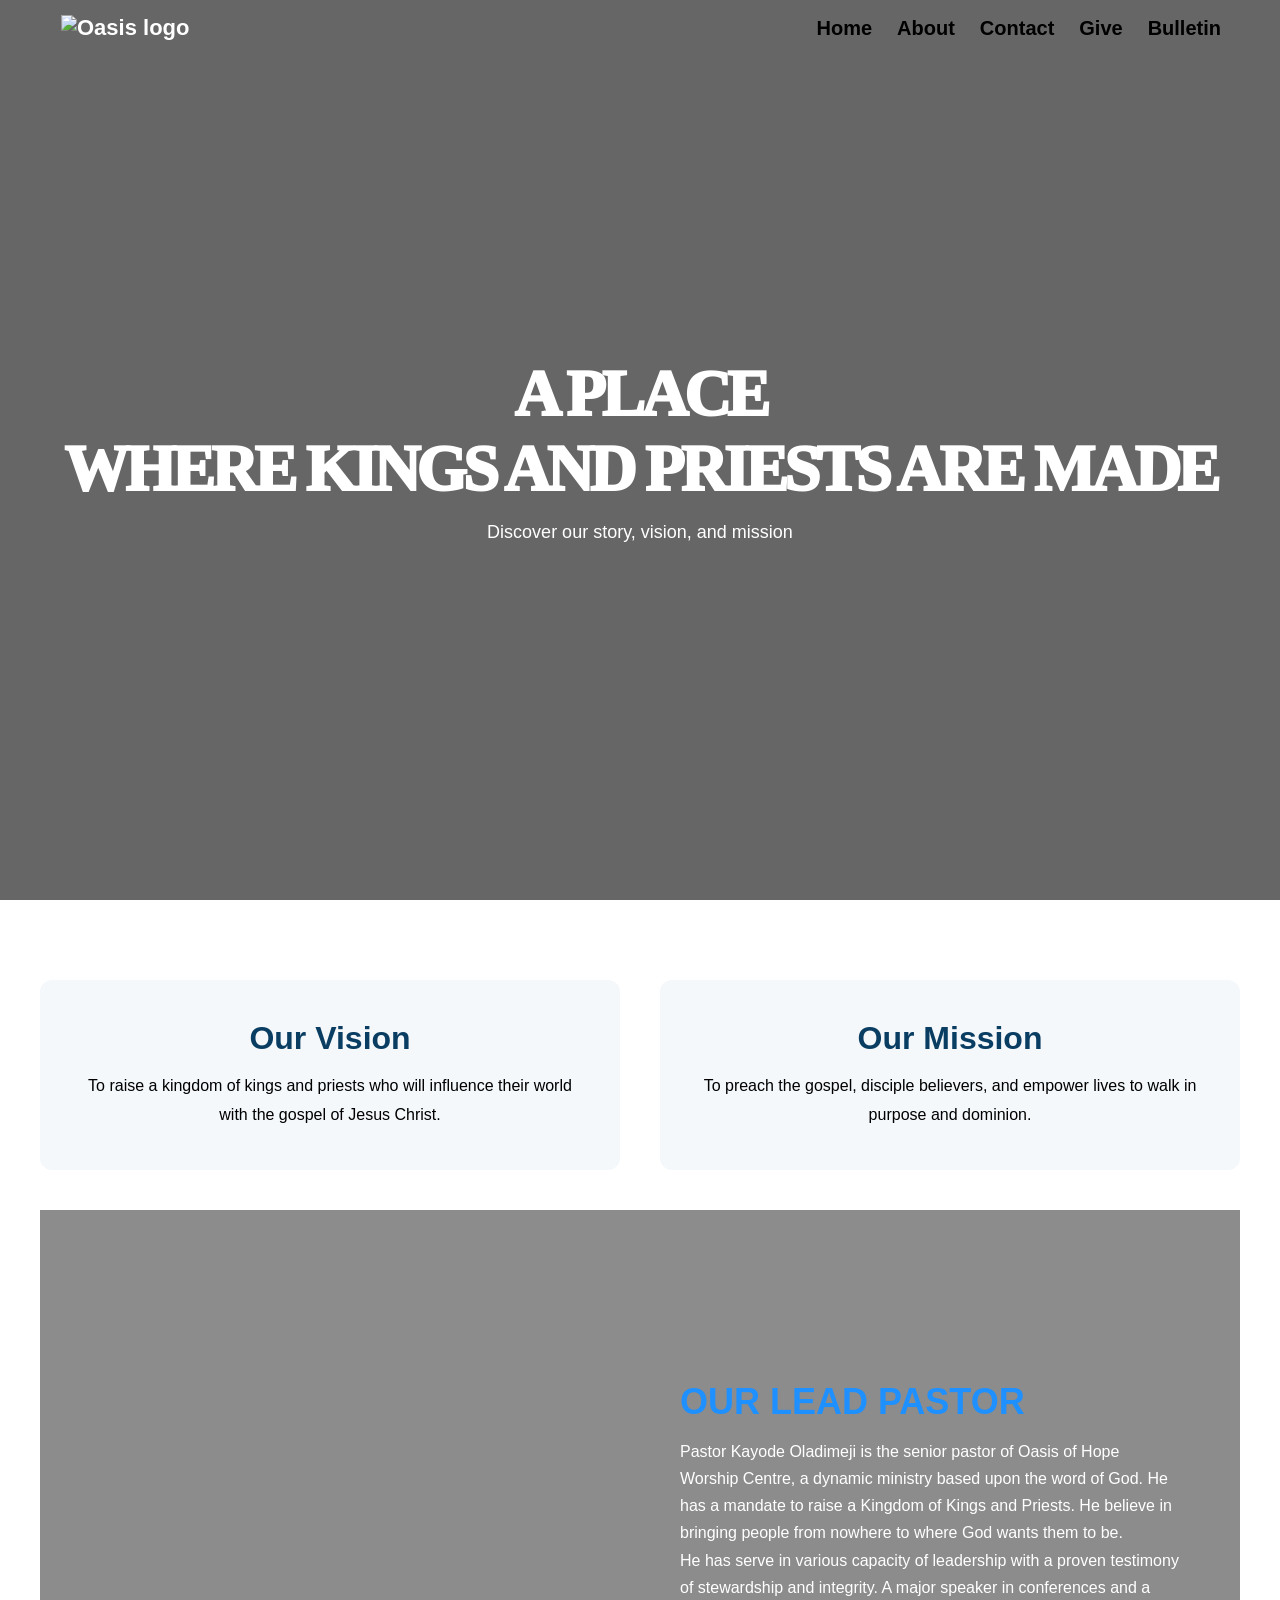
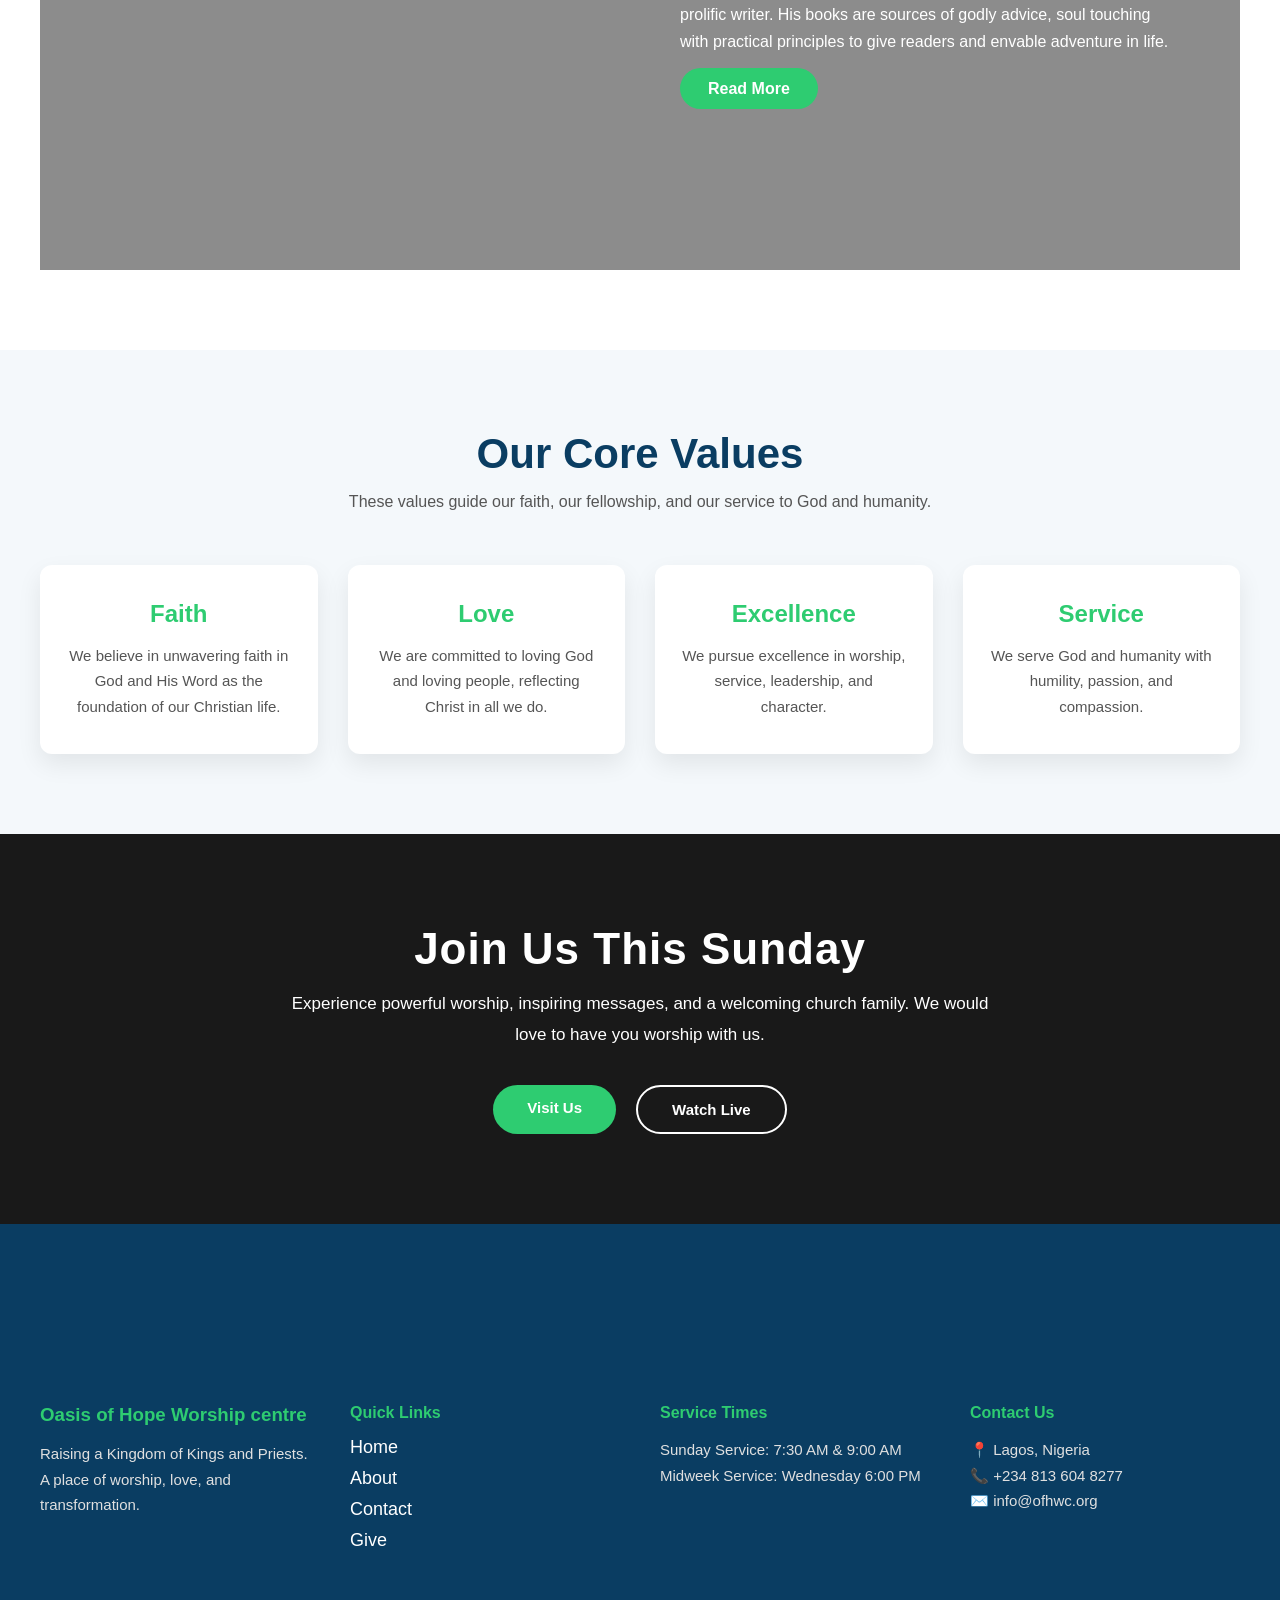
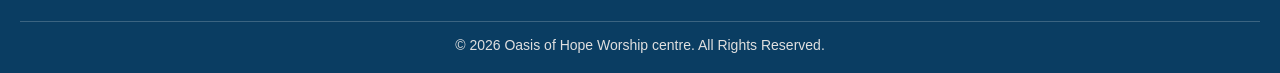
==== about.html @ 57771537 "Add files via upload" ====
<!DOCTYPE html>
<html lang="en">
<head>
  <meta charset="UTF-8">
  <title>About Us | Oasis</title>
  <link rel="icon" href="Oasisn.png" type="image/png">
  <link rel="stylesheet" href="style.css">
</head>
<body>

<header class="header">
    <nav class="navbar" id="navbar">
        <div class="logo">
            <img src="img/Oasisn.png" alt="Oasis logo">
        </div>
        
        <button class="menu-toggle" id="menuToggle">
            <span class="bar"></span>
            <span class="bar"></span>
            <span class="bar"></span>
        </button>
        
        <ul class="nav-links" id="navLinks">
            <li><a href="index.html">Home</a></li>
            <li><a href="about.html">About</a></li>
            <li><a href="contact.html">Contact</a></li>
            <li><a href="give.html">Give</a></li>
            <li><a href="bulletin.html">Bulletin</a></li>
        </ul>
    </nav>
</header>

  <!-- About Hero Section -->
  <section class="about-hero">
    <div class="about-hero-overlay">
      <h1>A PLACE <br>WHERE KINGS AND PRIESTS ARE MADE</h1>
      <p>Discover our story, vision, and mission</p>
    </div>
  </section>

<section class="vision-mission">
  <div class="container">

    <div class="vm-box">
      <h2>Our Vision</h2>
      <p>
        To raise a kingdom of kings and priests who will influence
        their world with the gospel of Jesus Christ.
      </p>
    </div>

    <div class="vm-box">
      <h2>Our Mission</h2>
      <p>
        To preach the gospel, disciple believers, and empower
        lives to walk in purpose and dominion.
      </p>
    </div>

<section class="senior-pastor-bg">
  <div class="pastor-overlay">
    <div class="pastor-content">
      <h2>OUR LEAD PASTOR</h2>
      <p>
        Pastor Kayode Oladimeji is the senior pastor of Oasis of Hope Worship Centre, a dynamic ministry based upon the word of God. He has a mandate to raise a Kingdom of Kings and Priests. He believe in bringing people from nowhere to where God wants them to be.<br>
        He has serve in various capacity of leadership with a proven testimony of stewardship and integrity. A major speaker in conferences and a prolific writer. His books are sources of godly advice, soul touching with practical principles to give readers and envable adventure in life.
       </p>
      <a href="https://kayodejoshuaoladimeji.com" class="btn-read-more">Read More</a> <!--I want to put pastor's personal website here-->
    </div>
  </div>
</section>

  </div>
</section>
<section class="core-values">
  <div class="container">

    <h2>Our Core Values</h2>
    <p class="core-intro">
      These values guide our faith, our fellowship, and our service to God and humanity.
    </p>

    <div class="values-grid">

      <div class="value-card">
        <h3>Faith</h3>
        <p>
          We believe in unwavering faith in God and His Word as the foundation
          of our Christian life.
        </p>
      </div>

      <div class="value-card">
        <h3>Love</h3>
        <p>
          We are committed to loving God and loving people, reflecting Christ
          in all we do.
        </p>
      </div>

      <div class="value-card">
        <h3>Excellence</h3>
        <p>
          We pursue excellence in worship, service, leadership, and character.
        </p>
      </div>

      <div class="value-card">
        <h3>Service</h3>
        <p>
          We serve God and humanity with humility, passion, and compassion.
        </p>
      </div>

    </div>

  </div>
</section>

<section class="about-cta">
  <div class="cta-content">
    <h2>Join Us This Sunday</h2>
    <p>
      Experience powerful worship, inspiring messages, and a welcoming
      church family. We would love to have you worship with us.
    </p>

    <div class="cta-buttons">
      <a href="contact.html" class="cta-btn primary">Visit Us</a>
      <a href="index.html#live" class="cta-btn secondary">Watch Live</a>
    </div>
  </div>
</section>

<footer class="footer">
  <div class="footer-container">

    <!-- Church Info -->
    <div class="footer-box">
      <h3>Oasis of Hope Worship centre</h3>
      <p>
        Raising a Kingdom of Kings and Priests.<br>
        A place of worship, love, and transformation.
      </p>
    </div>

    <!-- Quick Links -->
    <div class="footer-box">
      <h4>Quick Links</h4>
      <ul>
        <li><a href="index.html">Home</a></li>
        <li><a href="about.html">About</a></li>
        <li><a href="contact.html">Contact</a></li>
        <li><a href="give.html">Give</a></li>
      </ul>
    </div>

    <!-- Service Times -->
    <div class="footer-box">
      <h4>Service Times</h4>
      <p>Sunday Service: 7:30 AM & 9:00 AM</p>
      <p>Midweek Service: Wednesday 6:00 PM</p>
    </div>

    <!-- Contact Info -->
    <div class="footer-box">
      <h4>Contact Us</h4>
      <p>📍 Lagos, Nigeria</p>
      <p>📞 +234 813 604 8277</p>
      <p>✉️ info@ofhwc.org</p>
    </div>

  </div>

  <!-- Bottom Footer -->
  <div class="footer-bottom">
    <p>&copy; 2026 Oasis of Hope Worship centre. All Rights Reserved.</p>
  </div>
</footer>
<script src="script.js"></script>
</body>
</html>
---- style.css ----
* {
  margin: 0;
  padding: 0;
  box-sizing: border-box;
}

/* Responsive Base */
html {
  font-size: 16px;
  scroll-behavior: smooth;
}

body {
  margin: 0;
  padding: 0;
  font-family: 'Inter', sans-serif;
  background: white;
  overflow-x: hidden;
}

/* Responsive Images */
img {
  max-width: 100%;
  height: auto;
}

/* Navbar */
.header {
  position: fixed;
  top: 0;
  left: 0;
  width: 100%;
  padding: 0px 1px;
  display: flex;
  justify-content: space-between;
  align-items: center;
  z-index: 1000;
  box-shadow: 0 2px 10px rgba(39, 6, 223, 0.2);
}

.logo {
  display: flex;
  align-items: center;
  gap: 10px;
  font-family: 'Poppins', sans-serif;
  font-weight: 600;
  font-size: 22px;
  color: white;
}

.logo img {
  width: 160px;
  height: auto;
}

/* Base navbar */
.navbar {
  display: flex;
  justify-content: space-between;
  align-items: center;
  padding: 15px 40px;
  background-color: transparent;
  position: fixed;
  width: 100%;
  top: 0;
  z-index: 1000;
  transition: background-color 0.3s ease, padding 0.3s ease;
}

/* Mobile Menu Toggle */
.menu-toggle {
  display: none;
  background: none;
  border: none;
  cursor: pointer;
  padding: 10px;
  z-index: 1001;
}

.menu-toggle .bar {
  display: block;
  width: 25px;
  height: 3px;
  margin: 5px auto;
  background-color: white;
  transition: all 0.3s ease;
}

/* Nav Links */
.nav-links {
  list-style: none;
  display: flex;
  margin: 0;
  padding: 0;
}

.nav-links li {
  margin-left: 25px;
}

.nav-links li a {
  color: black;
  text-decoration: none;
  font-size: 20px;
  padding: 20px 0;
  font-weight: 600;
  transition: color 0.3s ease;
}

.nav-links li a:hover {
  color: whitesmoke;
}

/* Scrolled Navbar */
.navbar.scrolled {
  background-color: forestgreen;
  padding: 6px 20px;
  box-shadow: 0 2px 10px rgba(0,0,0,0.1);
}

.navbar.scrolled a {
  color: whitesmoke;
}

.navbar.scrolled a:hover {
  color: black;
}

/* Hero Section */
.hero {
  min-height: 100vh;
  width: 100%;
  background:
    linear-gradient(
      rgba(13, 94, 151, 0.562),
      rgba(17, 84, 133, 0.75)
    ),
    url('img/home.jpg') no-repeat center top;
  background-size: cover;
  display: flex;
  justify-content: center;
  align-items: center;
  padding: 20px;
  position: relative;
  color: white;
}

.hero-content {
  display: flex;
  flex-direction: column;
  align-items: center;
  text-align: center;
}

.animated-heading {
  display: block;
  margin-bottom: 0;
  font-family: 'ranade';
  margin: 15px 0 10px 0;
  font-size: 50px;
  color: white;
  text-align: center;
  font-weight: 400;
  opacity: 0;
  transform: translateY(30px);
  animation: fadeSlideIn 1.5s forwards;
  animation-delay: 0.5s;
}

.bold-word {
  font-weight: 700;
  color: #2ecc71;
}

@keyframes fadeSlideIn {
  to {
    opacity: 1;
    transform: translateY(0);
  }
}

.cta-buttons {
  margin-top: 30px;
  display: flex;
  justify-content: center;
  gap: 20px;
  flex-wrap: wrap;
}

.btn-primary {
  background: #2ecc71;
  color: white;
  padding: 12px 30px;
  border-radius: 30px;
  font-weight: 600;
  text-decoration: none;
  transition: background 0.3s, transform 0.2s;
}

.btn-primary:hover {
  background: #27ae60;
  transform: translateY(-2px);
}

.btn-secondary {
  background: transparent;
  color: white;
  padding: 12px 30px;
  border-radius: 30px;
  border: 2px solid white;
  font-weight: 600;
  text-decoration: none;
  transition: background 0.3s, color 0.3s, transform 0.2s;
}

.btn-secondary:hover {
  background: white;
  color: #0a3d62;
  transform: translateY(-2px);
}

/* Welcome Section */
.welcome {
  padding: 80px 20px;
  background:#e6f0fa;
  display: flex;
  justify-content: center;
}

.welcome-container {
  max-width: 1100px;
  display: flex;
  align-items: center;
  gap: 50px;
}

.welcome-text {
  flex: 1;
}

.welcome-text h2 {
  font-size: 50px;
  font-family: 'Cinzel', serif;
  color: #0a3d62;
  margin-bottom: 20px;
}

.welcome-text h2 span {
  color: green;
  font-weight: 700;
}

.welcome-text p {
  font-size: 18px;
  line-height: 1.7;
  color: black;
  margin-bottom: 30px;
}

.welcome-image {
  flex: 1;
}

.welcome-image img {
  width: 120%;
  border-radius: 5px;
  box-shadow: 0 10px 30px rgba(0, 0, 0, 0.1);
}

.btn-outline {
  display: inline-block;
  padding: 12px 32px;
  border-radius: 30px;
  border: 2px solid #0a3d62;
  color: #0a3d62;
  font-weight: 600;
  text-decoration: none;
  font-size: 16px;
  transition: all 0.3s ease;
  background: transparent;
}

.btn-outline:hover {
  background: #0a3d62;
  color: #ffffff;
  transform: translateY(-2px);
}

/* Ministries Section */
.ministries {
  padding: 80px 20px;
  background: #ffffff;
  text-align: center;
}

.ministries-container {
  max-width: 1200px;
  margin: 0 auto;
}

.ministries h2 {
  font-size: 40px;
  font-family: 'Montserrat', serif;
  color: darkgreen;
  margin-bottom: 50px;
}

.ministries-cards {
  display: flex;
  gap: 30px;
  justify-content: center;
  flex-wrap: wrap;
}

.ministry-card {
  background: dodgerblue;
  border-radius: 12px;
  width: 370px;
  padding: 20px;
  box-shadow: 0 10px 25px rgba(0,0,0,0.08);
  transition: transform 0.3s ease, box-shadow 0.3s ease;
}

.ministry-card img {
  width: 100%;
  border-radius: 12px;
  margin-bottom: 15px;
}

.ministry-card h3 {
  color: whitesmoke;
  font-size: 22px;
  margin-bottom: 10px;
}

.ministry-card p {
  color: black;
  font-size: 16px;
  line-height: 1.6;
}

.ministry-card:hover {
  transform: translateY(-5px);
  box-shadow: 0 15px 30px rgba(0,0,0,0.15);
}

/* Pastor Section */
.senior-pastor-bg {
  position: relative;
  width: 100%;
  height: 660px;
  background: url('img/Personal.jpg') top center / cover no-repeat;
  margin-bottom: 0px;
}

.pastor-overlay {
  position: absolute;
  inset: 0;
  background: rgba(0, 0, 0, 0.45);
  display: flex;
  align-items: center;
  justify-content: flex-end;
  padding: 0 60px;
}

.pastor-content {
  max-width: 500px;
  color: #fff;
}

.pastor-content h2 {
  font-size: 36px;
  font-weight: 700;
  margin-bottom: 15px;
  color: dodgerblue;
}

.pastor-content p {
  font-size: 16px;
  line-height: 1.7;
  margin-bottom: 25px;
}

.btn-read-more {
  padding: 12px 28px;
  background: #2ecc71;
  color: #fff;
  text-decoration: none;
  border-radius: 30px;
  font-weight: 600;
  transition: background 0.3s ease;
}

.btn-read-more:hover {
  background: #27ae60;
}

/* Service Section */
.service {
  padding: 80px 20px;
  background-color: #f4f8fb;
}

.service .container {
  max-width: 1200px;
  margin: 0 auto;
  text-align: center;
}

.service h2 {
  font-size: 48px;
  font-weight: 700;
  text-align: center;
}

.service-intro {
  font-size: 16px;
  color: #555;
  max-width: 600px;
  margin: 0 auto 50px;
}

.service-row {
  display: flex;
  justify-content: center;
  gap: 30px;
  flex-wrap: wrap;
}

.service-card {
  background: dodgerblue;
  border-radius: 12px;
  margin-top: 20px;
  padding: 20px;
  width: 260px;
  box-shadow: 0 10px 25px rgba(0,0,0,0.08);
  transition: transform 0.3s ease, box-shadow 0.3s ease;
}

.service-card img {
  width: 100%;
  height: 180px;
  object-fit: cover;
  border-radius: 10px;
  margin-bottom: 15px;
}

.service-card h3 {
  font-size: 22px;
  color: white;
  margin-bottom: 10px;
  font-weight: 700;
}

.service-card p {
  font-size: 15px;
  color: black;
  line-height: 1.6;
  margin-top: 10px;
}

.service-card:hover {
  transform: translateY(-6px);
  box-shadow: 0 15px 35px rgba(0,0,0,0.12);
}

/* Footer */
.footer {
  background-color: #0a3d62;
  color: #ffffff;
  padding: 180px 20px 20px;
}

.footer-container {
  max-width: 1200px;
  margin: 0 auto;
  display: flex;
  gap: 40px;
  justify-content: space-between;
  flex-wrap: wrap;
}

.footer-box {
  flex: 1;
  min-width: 220px;
}

.footer-box h3,
.footer-box h4 {
  color: #2ecc71;
  margin-bottom: 15px;
  font-weight: 800;
}

.footer-box p {
  font-size: 15px;
  line-height: 1.7;
  color: #e0e0e0;
}

.footer-box ul {
  list-style: none;
  padding: 0;
}

.footer-box ul li {
  margin-bottom: 10px;
}

.footer-box ul li a {
  color: #ffffff;
  text-decoration: none;
  font-size: 18px;
  transition: color 0.3s ease;
}

.footer-box ul li a:hover {
  color: #2ecc71;
}

.footer-bottom {
  border-top: 1px solid rgba(255,255,255,0.2);
  margin-top: 60px;
  padding-top: 15px;
  text-align: center;
  font-size: 14px;
  color: #e0e0e0;
}

/* About Page */
.about-hero {
  height: 100vh;
  background: url('img/about.jpg') center / cover no-repeat;
  position: relative;
}

.about-hero-overlay {
  background: rgba(0,0,0,0.6);
  height: 100%;
  display: flex;
  flex-direction: column;
  justify-content: center;
  align-items: center;
  text-align: center;
  color: #ffffff;
}

.about-hero-overlay h1 {
  font-family: 'Playfair Display' !important;
  font-size: 65px;
  font-weight: 1000;
  margin-bottom: 15px;
  letter-spacing: -4px;
}

.about-hero-overlay p {
  font-size: 18px;
}

.vision-mission {
  padding: 80px 20px;
  background-color: #ffffff;
}

.vision-mission .container {
  max-width: 1200px;
  margin: 0 auto;
  display: flex;
  gap: 40px;
  justify-content: center;
  flex-wrap: wrap;
}

.vm-box {
  flex: 1;
  min-width: 280px;
  background: #f4f8fb;
  padding: 40px;
  border-radius: 12px;
  text-align: center;
}

.vm-box h2 {
  font-size: 32px;
  font-weight: 700;
  color: #0a3d62;
  margin-bottom: 15px;
}

.vm-box p {
  font-size: 16px;
  line-height: 1.8;
}

.core-values {
  padding: 80px 20px;
  background-color: #f4f8fb;
}

.core-values .container {
  max-width: 1200px;
  margin: 0 auto;
  text-align: center;
}

.core-values h2 {
  font-size: 42px;
  font-weight: 700;
  color: #0a3d62;
  margin-bottom: 10px;
}

.core-intro {
  font-size: 16px;
  color: #555;
  max-width: 650px;
  margin: 0 auto 50px;
  line-height: 1.7;
}

.values-grid {
  display: grid;
  grid-template-columns: repeat(auto-fit, minmax(250px, 1fr));
  gap: 30px;
}

.value-card {
  background: #ffffff;
  padding: 35px 25px;
  border-radius: 12px;
  box-shadow: 0 10px 25px rgba(0,0,0,0.08);
  transition: transform 0.3s ease, box-shadow 0.3s ease;
}

.value-card h3 {
  font-size: 24px;
  font-weight: 700;
  color: #2ecc71;
  margin-bottom: 15px;
}

.value-card p {
  font-size: 15px;
  line-height: 1.7;
  color: #555;
}

.value-card:hover {
  transform: translateY(-6px);
  box-shadow: 0 15px 35px rgba(0,0,0,0.12);
}

.about-cta {
  padding: 90px 20px;
  background: linear-gradient(
    rgba(0, 0, 0, 0.9),
    rgba(0, 0, 0, 0.9)
  ),
  url('images/cta-bg.jpg') center / cover no-repeat;
  color: #ffffff;
  text-align: center;
}

.cta-content {
  max-width: 700px;
  margin: 0 auto;
}

.about-cta h2 {
  font-size: 44px;
  font-weight: 800;
  margin-bottom: 15px;
  letter-spacing: 1px;
}

.about-cta p {
  font-size: 17px;
  line-height: 1.8;
  margin-bottom: 35px;
}

.cta-buttons {
  display: flex;
  justify-content: center;
  gap: 20px;
  flex-wrap: wrap;
}

.cta-btn {
  padding: 14px 34px;
  border-radius: 30px;
  font-size: 15px;
  font-weight: 600;
  text-decoration: none;
  transition: all 0.3s ease;
}

.cta-btn.primary {
  background-color: #2ecc71;
  color: #ffffff;
}

.cta-btn.primary:hover {
  background-color: #27ae60;
}

.cta-btn.secondary {
  border: 2px solid #ffffff;
  color: #ffffff;
}

.cta-btn.secondary:hover {
  background-color: #ffffff;
  color: #0a3d62;
}

/* Contact Page */
.contact-hero {
  height: 95vh;
  background: url('img/contact.jpg') center / cover no-repeat;
  position: relative;
}

.contact-hero-overlay {
  background: rgba(0, 0, 0, 0.6);
  height: 100%;
  display: flex;
  flex-direction: column;
  justify-content: center;
  align-items: center;
  text-align: center;
  color: #ffffff;
}

.contact-hero-overlay h1 {
  font-size: 64px;
  font-weight: 800;
  letter-spacing: 2px;
}

.contact-hero-overlay p {
  font-size: 18px;
  margin-top: 10px;
}

.contact-section {
  padding: 80px 20px;
}

.contact-section .container {
  max-width: 1200px;
  margin: 0 auto;
  display: flex;
  gap: 50px;
  flex-wrap: wrap;
}

.contact-info {
  flex: 1;
  min-width: 280px;
}

.contact-info h2 {
  font-size: 36px;
  color: #0a3d62;
  margin-bottom: 20px;
}

.contact-info p {
  font-size: 16px;
  line-height: 1.8;
  margin-bottom: 15px;
}

.contact-note {
  margin-top: 20px;
  font-style: italic;
  color: #555;
}

.contact-form {
  flex: 1;
  min-width: 280px;
  background: #f4f8fb;
  padding: 40px;
  border-radius: 12px;
}

.contact-form h2 {
  font-size: 32px;
  margin-bottom: 20px;
  color: #0a3d62;
}

.contact-form input,
.contact-form textarea {
  width: 100%;
  padding: 14px;
  margin-bottom: 15px;
  border: 1px solid #ccc;
  border-radius: 6px;
  font-size: 14px;
  font-family: 'Poppins', sans-serif;
}

.contact-form button {
  background-color: #2ecc71;
  color: #ffffff;
  border: none;
  padding: 14px 30px;
  border-radius: 30px;
  font-size: 15px;
  font-weight: 600;
  cursor: pointer;
  transition: background-color 0.3s ease;
}

.contact-form button:hover {
  background-color: #27ae60;
}

.map-section {
  padding: 80px 20px;
  background-color: black;
}

.map-section .container {
  max-width: 1200px;
  margin: 0 auto;
  text-align: center;
}

.map-section h2 {
  font-size: 40px;
  font-weight: 700;
  color: #0a3d62;
  margin-bottom: 30px;
}

.map-container {
  width: 100%;
  height: 450px;
  border-radius: 12px;
  overflow: hidden;
  box-shadow: 0 10px 25px rgba(0,0,0,0.1);
}

.map-container iframe {
  width: 100%;
  height: 100%;
  border: 0;
}

/* ==================== RESPONSIVE MEDIA QUERIES ==================== */

/* Tablet Devices (768px and below) */
@media (max-width: 768px) {
  /* Mobile Menu */
  .menu-toggle {
    display: block;
  }
  
  .nav-links {
    position: fixed;
    top: 70px;
    left: -100%;
    width: 100%;
    height: calc(100vh - 70px);
    background: forestgreen;
    flex-direction: column;
    align-items: center;
    justify-content: flex-start;
    padding-top: 40px;
    transition: left 0.3s ease;
    z-index: 999;
  }
  
  .nav-links.active {
    left: 0;
  }
  
  .nav-links li {
    margin: 15px 0;
    width: 100%;
    text-align: center;
  }
  
  .nav-links li a {
    display: block;
    padding: 15px 0;
    font-size: 18px;
    color: white;
  }
  
  /* Menu Toggle Animation */
  .menu-toggle.active .bar:nth-child(1) {
    transform: rotate(45deg) translate(6px, 6px);
  }
  
  .menu-toggle.active .bar:nth-child(2) {
    opacity: 0;
  }
  
  .menu-toggle.active .bar:nth-child(3) {
    transform: rotate(-45deg) translate(7px, -6px);
  }
  
  /* General Adjustments */
  body {
    font-size: 15px;
  }
  
  .navbar {
    padding: 10px 20px;
  }
  
  /* Hero Section */
  .hero {
    min-height: 80vh;
    padding: 60px 20px;
  }
  
  .animated-heading {
    font-size: 32px;
    line-height: 1.3;
  }
  
  .cta-buttons {
    flex-direction: column;
    gap: 15px;
    width: 100%;
    max-width: 300px;
  }
  
  .btn-primary, .btn-secondary {
    width: 100%;
    text-align: center;
  }
  
  /* Welcome Section */
  .welcome-container {
    flex-direction: column;
    gap: 30px;
    text-align: center;
  }
  
  .welcome-text h2 {
    font-size: 32px;
  }
  
  .welcome-image img {
    width: 100%;
  }
  
  /* Ministries Section */
  .ministries h2 {
    font-size: 32px;
  }
  
  .ministry-card {
    width: 100%;
    max-width: 400px;
  }
  
  /* Pastor Section */
  .senior-pastor-bg {
    height: auto;
    min-height: 500px;
  }
  
  .pastor-overlay {
    padding: 20px;
    justify-content: center;
  }
  
  .pastor-content {
    max-width: 100%;
    text-align: center;
  }
  
  .pastor-content h2 {
    font-size: 28px;
  }
  
  /* Services Section */
  .service h2 {
    font-size: 32px;
  }
  
  .service-card {
    width: 100%;
    max-width: 300px;
  }
  
  /* Footer */
  .footer {
    padding: 60px 20px 20px;
  }
  
  .footer-container {
    flex-direction: column;
    text-align: center;
    gap: 30px;
  }
  
  /* About Page */
  .about-hero-overlay h1 {
    font-size: 36px;
    letter-spacing: 0;
  }
  
  .vm-box {
    width: 100%;
  }
  
  .core-values h2 {
    font-size: 32px;
  }
  
  /* Contact Page */
  .contact-hero {
    height: 60vh;
  }
  
  .contact-hero-overlay h1 {
    font-size: 36px;
  }
  
  .contact-section .container {
    flex-direction: column;
    text-align: center;
  }
  
  .contact-form {
    padding: 25px;
  }
  
  .map-container {
    height: 350px;
  }
  
  .map-section h2 {
    font-size: 32px;
  }
}

/* Mobile Devices (480px and below) */
@media (max-width: 480px) {
  .animated-heading {
    font-size: 28px;
  }
  
  .hero-content h1 {
    font-size: 24px;
  }
  
  .welcome-text h2 {
    font-size: 28px;
  }
  
  .ministries h2 {
    font-size: 28px;
  }
  
  .service h2 {
    font-size: 28px;
  }
  
  .about-hero-overlay h1 {
    font-size: 28px;
  }
  
  .contact-hero-overlay h1 {
    font-size: 28px;
  }
  
  .contact-form h2,
  .contact-info h2 {
    font-size: 24px;
  }
  
  .map-section h2 {
    font-size: 28px;
  }
  
  .footer-box h3, 
  .footer-box h4 {
    font-size: 18px;
  }
  
  .footer-box p, 
  .footer-box ul li a {
    font-size: 14px;
  }
  
  .btn-primary, 
  .btn-secondary,
  .btn-outline,
  .btn-read-more,
  .cta-btn {
    padding: 10px 20px;
    font-size: 14px;
  }
}

/* Small Mobile Devices (360px and below) */
@media (max-width: 360px) {
  .animated-heading {
    font-size: 24px;
  }
  
  .welcome-text h2 {
    font-size: 24px;
  }
  
  .ministries h2 {
    font-size: 24px;
  }
  
  .service h2 {
    font-size: 24px;
  }
}

/* Large Desktop (1200px and above) */
@media (min-width: 1200px) {
  .container {
    max-width: 1140px;
  }
  
  .navbar {
    padding: 15px 60px;
  }
}
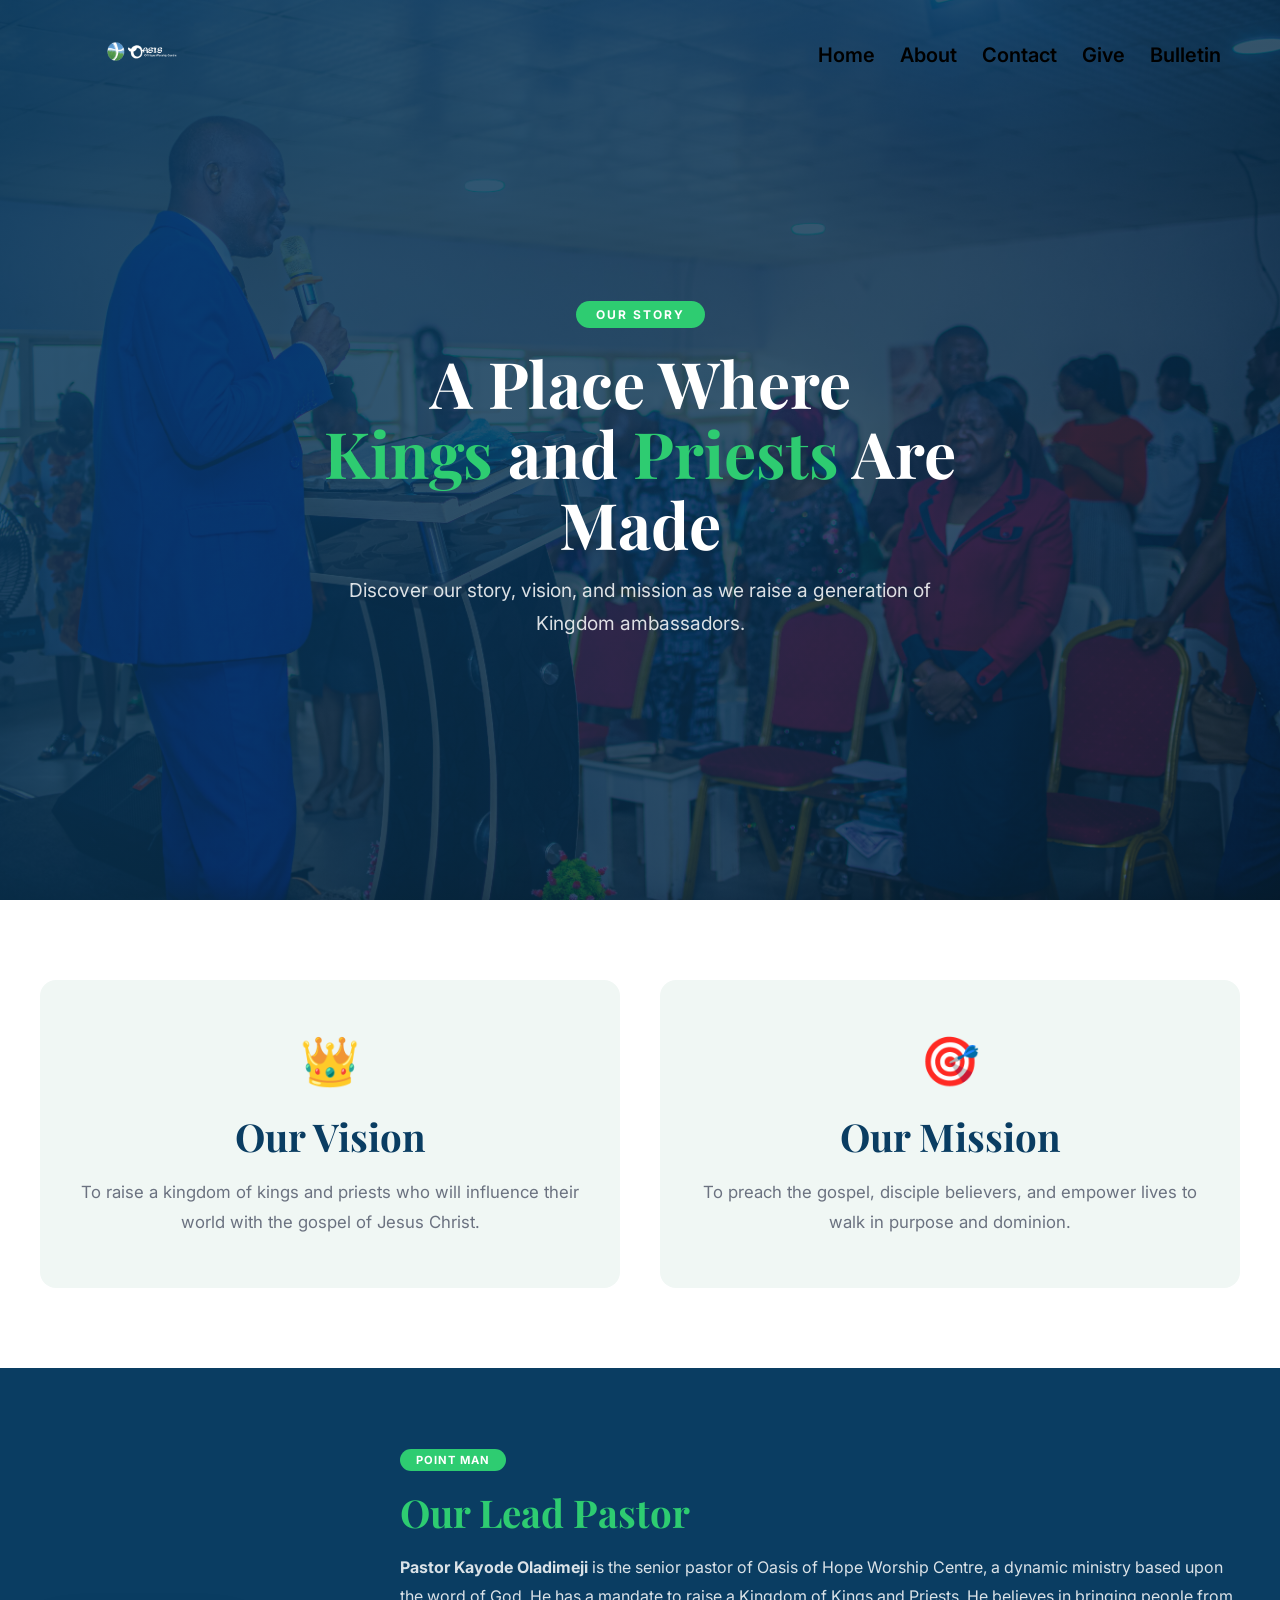
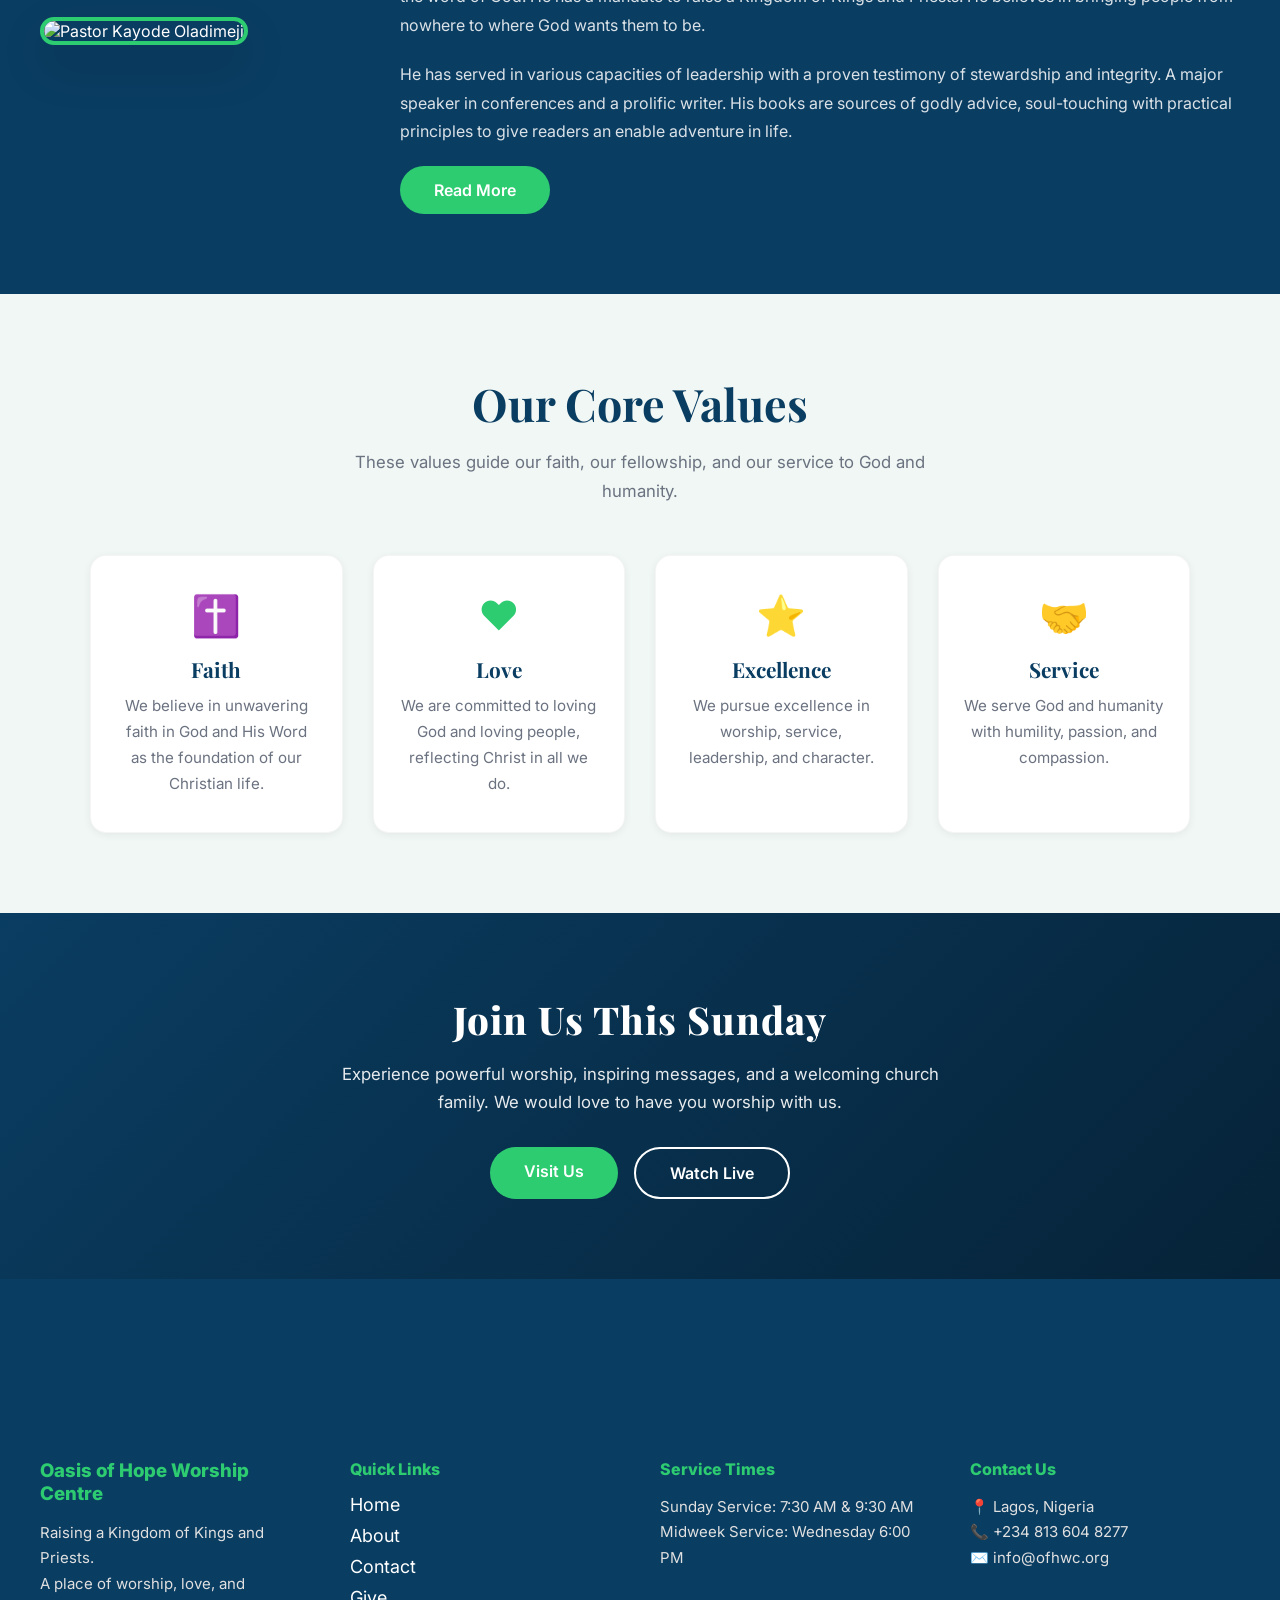
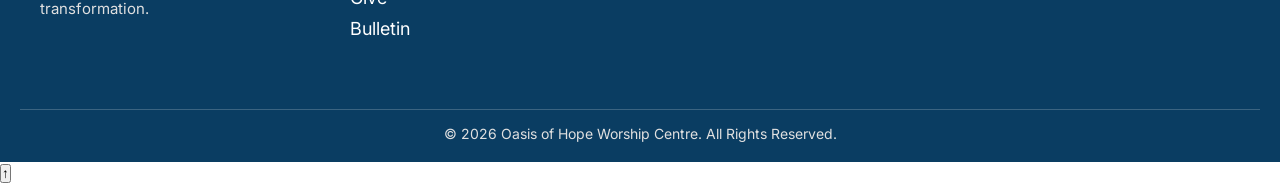
==== commit b55152fe: "Initial commit: Oasis of Hope Worship Centre website" ====
--- a/about.html
+++ b/about.html
@@ -1,182 +1,570 @@
-<!DOCTYPE html>
-<html lang="en">
-<head>
-  <meta charset="UTF-8">
-  <title>About Us | Oasis</title>
-  <link rel="icon" href="Oasisn.png" type="image/png">
-  <link rel="stylesheet" href="style.css">
-</head>
-<body>
-
-<header class="header">
-    <nav class="navbar" id="navbar">
-        <div class="logo">
-            <img src="img/Oasisn.png" alt="Oasis logo">
-        </div>
-        
-        <button class="menu-toggle" id="menuToggle">
-            <span class="bar"></span>
-            <span class="bar"></span>
-            <span class="bar"></span>
-        </button>
-        
-        <ul class="nav-links" id="navLinks">
-            <li><a href="index.html">Home</a></li>
-            <li><a href="about.html">About</a></li>
-            <li><a href="contact.html">Contact</a></li>
-            <li><a href="give.html">Give</a></li>
-            <li><a href="bulletin.html">Bulletin</a></li>
-        </ul>
-    </nav>
-</header>
-
-  <!-- About Hero Section -->
-  <section class="about-hero">
-    <div class="about-hero-overlay">
-      <h1>A PLACE <br>WHERE KINGS AND PRIESTS ARE MADE</h1>
-      <p>Discover our story, vision, and mission</p>
-    </div>
-  </section>
-
-<section class="vision-mission">
-  <div class="container">
-
-    <div class="vm-box">
-      <h2>Our Vision</h2>
-      <p>
-        To raise a kingdom of kings and priests who will influence
-        their world with the gospel of Jesus Christ.
-      </p>
-    </div>
-
-    <div class="vm-box">
-      <h2>Our Mission</h2>
-      <p>
-        To preach the gospel, disciple believers, and empower
-        lives to walk in purpose and dominion.
-      </p>
-    </div>
-
-<section class="senior-pastor-bg">
-  <div class="pastor-overlay">
-    <div class="pastor-content">
-      <h2>OUR LEAD PASTOR</h2>
-      <p>
-        Pastor Kayode Oladimeji is the senior pastor of Oasis of Hope Worship Centre, a dynamic ministry based upon the word of God. He has a mandate to raise a Kingdom of Kings and Priests. He believe in bringing people from nowhere to where God wants them to be.<br>
-        He has serve in various capacity of leadership with a proven testimony of stewardship and integrity. A major speaker in conferences and a prolific writer. His books are sources of godly advice, soul touching with practical principles to give readers and envable adventure in life.
-       </p>
-      <a href="https://kayodejoshuaoladimeji.com" class="btn-read-more">Read More</a> <!--I want to put pastor's personal website here-->
-    </div>
-  </div>
-</section>
-
-  </div>
-</section>
-<section class="core-values">
-  <div class="container">
-
-    <h2>Our Core Values</h2>
-    <p class="core-intro">
-      These values guide our faith, our fellowship, and our service to God and humanity.
-    </p>
-
-    <div class="values-grid">
-
-      <div class="value-card">
-        <h3>Faith</h3>
-        <p>
-          We believe in unwavering faith in God and His Word as the foundation
-          of our Christian life.
-        </p>
-      </div>
-
-      <div class="value-card">
-        <h3>Love</h3>
-        <p>
-          We are committed to loving God and loving people, reflecting Christ
-          in all we do.
-        </p>
-      </div>
-
-      <div class="value-card">
-        <h3>Excellence</h3>
-        <p>
-          We pursue excellence in worship, service, leadership, and character.
-        </p>
-      </div>
-
-      <div class="value-card">
-        <h3>Service</h3>
-        <p>
-          We serve God and humanity with humility, passion, and compassion.
-        </p>
-      </div>
-
-    </div>
-
-  </div>
-</section>
-
-<section class="about-cta">
-  <div class="cta-content">
-    <h2>Join Us This Sunday</h2>
-    <p>
-      Experience powerful worship, inspiring messages, and a welcoming
-      church family. We would love to have you worship with us.
-    </p>
-
-    <div class="cta-buttons">
-      <a href="contact.html" class="cta-btn primary">Visit Us</a>
-      <a href="index.html#live" class="cta-btn secondary">Watch Live</a>
-    </div>
-  </div>
-</section>
-
-<footer class="footer">
-  <div class="footer-container">
-
-    <!-- Church Info -->
-    <div class="footer-box">
-      <h3>Oasis of Hope Worship centre</h3>
-      <p>
-        Raising a Kingdom of Kings and Priests.<br>
-        A place of worship, love, and transformation.
-      </p>
-    </div>
-
-    <!-- Quick Links -->
-    <div class="footer-box">
-      <h4>Quick Links</h4>
-      <ul>
-        <li><a href="index.html">Home</a></li>
-        <li><a href="about.html">About</a></li>
-        <li><a href="contact.html">Contact</a></li>
-        <li><a href="give.html">Give</a></li>
-      </ul>
-    </div>
-
-    <!-- Service Times -->
-    <div class="footer-box">
-      <h4>Service Times</h4>
-      <p>Sunday Service: 7:30 AM & 9:00 AM</p>
-      <p>Midweek Service: Wednesday 6:00 PM</p>
-    </div>
-
-    <!-- Contact Info -->
-    <div class="footer-box">
-      <h4>Contact Us</h4>
-      <p>📍 Lagos, Nigeria</p>
-      <p>📞 +234 813 604 8277</p>
-      <p>✉️ info@ofhwc.org</p>
-    </div>
-
-  </div>
-
-  <!-- Bottom Footer -->
-  <div class="footer-bottom">
-    <p>&copy; 2026 Oasis of Hope Worship centre. All Rights Reserved.</p>
-  </div>
-</footer>
-<script src="script.js"></script>
-</body>
-</html>
+<!DOCTYPE html>
+<html lang="en">
+<head>
+  <meta charset="UTF-8">
+  <meta name="viewport" content="width=device-width, initial-scale=1.0">
+  <title>About Us | Oasis of Hope Worship Centre</title>
+  <link rel="icon" href="img/Oasisn.png" type="image/png">
+
+  <!-- Google Fonts -->
+  <link href="https://fonts.googleapis.com/css2?family=Inter:wght@300;400;500;600;700;800;900&family=Playfair+Display:wght@400;600;700;800;900&display=swap" rel="stylesheet">
+
+  <!-- Font Awesome -->
+  <link rel="stylesheet" href="https://cdnjs.cloudflare.com/ajax/libs/font-awesome/6.5.0/css/all.min.css">
+
+  <link rel="stylesheet" href="style.css">
+
+  <style>
+    /* ========================================
+       ABOUT PAGE - OASIS COLORS
+       Emerald Green + Royal Blue + White
+       ======================================== */
+
+    :root {
+      --emerald: #2ecc71;
+      --emerald-dark: #27ae60;
+      --emerald-light: #82e0aa;
+      --emerald-glow: rgba(46, 204, 113, 0.3);
+      
+      --royal: #0a3d62;
+      --royal-light: #1a5276;
+      --royal-dark: #062338;
+      
+      --white: #ffffff;
+      --cream: #f0f7f4;
+      --gray: #6B7280;
+      --gray-light: #E5E7EB;
+      
+      --gradient-hero: linear-gradient(135deg, rgba(10, 61, 98, 0.88), rgba(6, 35, 56, 0.75));
+      --gradient-dark: linear-gradient(135deg, #0a3d62, #062338);
+      --shadow-glow: 0 8px 40px rgba(46, 204, 113, 0.25);
+      --shadow-sm: 0 2px 8px rgba(0,0,0,0.06);
+      --shadow-md: 0 8px 30px rgba(0,0,0,0.08);
+      --shadow-lg: 0 20px 50px rgba(0,0,0,0.12);
+      --transition: all 0.3s cubic-bezier(0.4, 0, 0.2, 1);
+      --font-heading: 'Playfair Display', serif;
+      --font-body: 'Inter', sans-serif;
+    }
+
+    /* ---------- ABOUT HERO ---------- */
+    .about-hero {
+      min-height: 70vh;
+      background: 
+        var(--gradient-hero),
+        url('img/about.jpg') no-repeat center center / cover;
+      display: flex;
+      align-items: center;
+      justify-content: center;
+      text-align: center;
+      padding: 100px 20px 60px;
+    }
+
+    .about-hero-content {
+      max-width: 800px;
+    }
+
+    .about-hero-tag {
+      display: inline-block;
+      background: var(--emerald);
+      color: var(--white);
+      padding: 6px 20px;
+      border-radius: 50px;
+      font-size: 0.75rem;
+      font-weight: 700;
+      text-transform: uppercase;
+      letter-spacing: 2px;
+      margin-bottom: 20px;
+    }
+
+    .about-hero h1 {
+      font-family: var(--font-heading);
+      font-size: clamp(2.8rem, 5vw, 4.5rem);
+      color: var(--white);
+      line-height: 1.1;
+      margin-bottom: 15px;
+    }
+
+    .about-hero h1 .highlight {
+      color: var(--emerald);
+    }
+
+    .about-hero p {
+      color: rgba(255, 255, 255, 0.85);
+      font-size: 1.2rem;
+      max-width: 600px;
+      margin: 0 auto;
+      line-height: 1.7;
+    }
+
+    /* ---------- VISION & MISSION ---------- */
+    .vision-mission {
+      padding: 80px 20px;
+      background: var(--white);
+    }
+
+    .vision-mission .container {
+      max-width: 1200px;
+      margin: 0 auto;
+      display: grid;
+      grid-template-columns: 1fr 1fr;
+      gap: 40px;
+    }
+
+    .vm-box {
+      background: var(--cream);
+      padding: 50px 40px;
+      border-radius: 16px;
+      text-align: center;
+      transition: var(--transition);
+      border: 1px solid transparent;
+    }
+
+    .vm-box:hover {
+      transform: translateY(-6px);
+      box-shadow: var(--shadow-md);
+      border-color: var(--emerald-light);
+    }
+
+    .vm-icon {
+      font-size: 3rem;
+      color: var(--emerald);
+      margin-bottom: 20px;
+    }
+
+    .vm-box h2 {
+      font-family: var(--font-heading);
+      font-size: clamp(1.8rem, 3vw, 2.4rem);
+      color: var(--royal);
+      margin-bottom: 15px;
+    }
+
+    .vm-box p {
+      color: var(--gray);
+      font-size: 1.05rem;
+      line-height: 1.8;
+    }
+
+    /* ---------- PASTOR SECTION ---------- */
+    .pastor-section {
+      padding: 80px 20px;
+      background: var(--royal);
+      color: var(--white);
+    }
+
+    .pastor-container {
+      max-width: 1200px;
+      margin: 0 auto;
+      display: flex;
+      align-items: center;
+      gap: 60px;
+    }
+
+    .pastor-image {
+      flex: 0 0 300px;
+    }
+
+    .pastor-image img {
+      width: 100%;
+      height: 350px;
+      object-fit: cover;
+      border-radius: 16px;
+      box-shadow: var(--shadow-lg);
+      border: 4px solid var(--emerald);
+    }
+
+    .pastor-info {
+      flex: 1;
+    }
+
+    .pastor-info .tag {
+      display: inline-block;
+      background: var(--emerald);
+      color: var(--white);
+      padding: 4px 16px;
+      border-radius: 50px;
+      font-size: 0.7rem;
+      font-weight: 700;
+      text-transform: uppercase;
+      letter-spacing: 1px;
+      margin-bottom: 15px;
+    }
+
+    .pastor-info h2 {
+      font-family: var(--font-heading);
+      font-size: clamp(2rem, 3vw, 2.8rem);
+      color: var(--emerald);
+      margin-bottom: 15px;
+    }
+
+    .pastor-info p {
+      color: rgba(255, 255, 255, 0.85);
+      font-size: 1rem;
+      line-height: 1.8;
+      margin-bottom: 20px;
+    }
+
+    .pastor-info .btn-read-more {
+      background: var(--emerald);
+      color: var(--white);
+      padding: 14px 34px;
+      border-radius: 50px;
+      font-weight: 600;
+      text-decoration: none;
+      transition: var(--transition);
+      display: inline-block;
+    }
+
+    .pastor-info .btn-read-more:hover {
+      background: var(--emerald-dark);
+      transform: translateY(-2px);
+      box-shadow: var(--shadow-glow);
+    }
+
+    /* ---------- CORE VALUES ---------- */
+    .core-values {
+      padding: 80px 20px;
+      background: var(--cream);
+      text-align: center;
+    }
+
+    .core-values h2 {
+      font-family: var(--font-heading);
+      font-size: clamp(2rem, 3.5vw, 3rem);
+      color: var(--royal);
+      margin-bottom: 15px;
+    }
+
+    .core-values .subtitle {
+      color: var(--gray);
+      font-size: 1.05rem;
+      max-width: 600px;
+      margin: 0 auto 50px;
+      line-height: 1.7;
+    }
+
+    .values-grid {
+      display: grid;
+      grid-template-columns: repeat(auto-fit, minmax(250px, 1fr));
+      gap: 30px;
+      max-width: 1100px;
+      margin: 0 auto;
+    }
+
+    .value-card {
+      background: var(--white);
+      padding: 35px 25px;
+      border-radius: 16px;
+      box-shadow: var(--shadow-sm);
+      transition: var(--transition);
+      border: 1px solid rgba(0,0,0,0.04);
+    }
+
+    .value-card:hover {
+      transform: translateY(-6px);
+      box-shadow: var(--shadow-md);
+      border-color: var(--emerald-light);
+    }
+
+    .value-card .value-icon {
+      font-size: 2.5rem;
+      color: var(--emerald);
+      margin-bottom: 15px;
+    }
+
+    .value-card h3 {
+      font-family: var(--font-heading);
+      font-size: 1.3rem;
+      color: var(--royal);
+      margin-bottom: 10px;
+    }
+
+    .value-card p {
+      color: var(--gray);
+      font-size: 0.95rem;
+      line-height: 1.7;
+    }
+
+    /* ---------- CTA SECTION ---------- */
+    .about-cta {
+      padding: 80px 20px;
+      background: var(--gradient-dark);
+      text-align: center;
+      color: var(--white);
+    }
+
+    .about-cta h2 {
+      font-family: var(--font-heading);
+      font-size: clamp(2rem, 3vw, 2.8rem);
+      margin-bottom: 15px;
+    }
+
+    .about-cta p {
+      font-size: 1.05rem;
+      max-width: 600px;
+      margin: 0 auto 30px;
+      opacity: 0.9;
+      line-height: 1.7;
+    }
+
+    .about-cta .cta-buttons {
+      display: flex;
+      justify-content: center;
+      gap: 16px;
+      flex-wrap: wrap;
+    }
+
+    .about-cta .cta-btn {
+      padding: 14px 34px;
+      border-radius: 50px;
+      font-size: 1rem;
+      font-weight: 600;
+      text-decoration: none;
+      transition: var(--transition);
+    }
+
+    .about-cta .cta-btn.primary {
+      background: var(--emerald);
+      color: var(--white);
+    }
+
+    .about-cta .cta-btn.primary:hover {
+      background: var(--emerald-dark);
+      transform: translateY(-2px);
+      box-shadow: var(--shadow-glow);
+    }
+
+    .about-cta .cta-btn.secondary {
+      border: 2px solid var(--white);
+      color: var(--white);
+    }
+
+    .about-cta .cta-btn.secondary:hover {
+      background: var(--white);
+      color: var(--royal);
+      transform: translateY(-2px);
+    }
+
+    /* ---------- RESPONSIVE ---------- */
+    @media (max-width: 992px) {
+      .vision-mission .container {
+        grid-template-columns: 1fr;
+      }
+
+      .pastor-container {
+        flex-direction: column;
+        text-align: center;
+      }
+
+      .pastor-image {
+        flex: 0 0 auto;
+        width: 250px;
+        margin: 0 auto;
+      }
+
+      .pastor-image img {
+        height: 300px;
+      }
+    }
+
+    @media (max-width: 768px) {
+      .about-hero h1 {
+        font-size: 2.5rem;
+      }
+
+      .about-hero p {
+        font-size: 1rem;
+      }
+
+      .values-grid {
+        grid-template-columns: 1fr 1fr;
+      }
+
+      .about-cta .cta-buttons {
+        flex-direction: column;
+        align-items: center;
+      }
+
+      .about-cta .cta-btn {
+        width: 100%;
+        max-width: 280px;
+        text-align: center;
+      }
+    }
+
+    @media (max-width: 480px) {
+      .values-grid {
+        grid-template-columns: 1fr;
+      }
+
+      .vm-box {
+        padding: 30px 20px;
+      }
+
+      .pastor-image {
+        width: 200px;
+      }
+
+      .pastor-image img {
+        height: 250px;
+      }
+    }
+  </style>
+</head>
+
+<body>
+
+<header class="header">
+  <nav class="navbar" id="navbar">
+    <div class="logo">
+      <img src="img/Oasisn.png" alt="Oasis logo">
+    </div>
+
+    <button class="menu-toggle" id="menuToggle" aria-label="Toggle navigation menu">
+      <span class="bar"></span>
+      <span class="bar"></span>
+      <span class="bar"></span>
+    </button>
+
+    <ul class="nav-links" id="navLinks">
+      <li><a href="index.html">Home</a></li>
+      <li><a href="about.html" class="active">About</a></li>
+      <li><a href="contact.html">Contact</a></li>
+      <li><a href="give.html">Give</a></li>
+      <li><a href="bulletin.html">Bulletin</a></li>
+    </ul>
+  </nav>
+</header>
+
+<!-- ===== ABOUT HERO ===== -->
+<section class="about-hero">
+  <div class="about-hero-content">
+    <span class="about-hero-tag">Our Story</span>
+    <h1>
+      A Place Where <br>
+      <span class="highlight">Kings</span> and <span class="highlight">Priests</span> Are Made
+    </h1>
+    <p>Discover our story, vision, and mission as we raise a generation of Kingdom ambassadors.</p>
+  </div>
+</section>
+
+<!-- ===== VISION & MISSION ===== -->
+<section class="vision-mission reveal">
+  <div class="container">
+    <div class="vm-box">
+      <div class="vm-icon">👑</div>
+      <h2>Our Vision</h2>
+      <p>
+        To raise a kingdom of kings and priests who will influence
+        their world with the gospel of Jesus Christ.
+      </p>
+    </div>
+    <div class="vm-box">
+      <div class="vm-icon">🎯</div>
+      <h2>Our Mission</h2>
+      <p>
+        To preach the gospel, disciple believers, and empower
+        lives to walk in purpose and dominion.
+      </p>
+    </div>
+  </div>
+</section>
+
+<!-- ===== PASTOR SECTION ===== -->
+<section class="pastor-section reveal">
+  <div class="pastor-container">
+    <div class="pastor-image">
+      <img src="img/Personal.jpg" alt="Pastor Kayode Oladimeji">
+    </div>
+    <div class="pastor-info">
+      <span class="tag">Point Man</span>
+      <h2>Our Lead Pastor</h2>
+      <p>
+        <strong>Pastor Kayode Oladimeji</strong> is the senior pastor of Oasis of Hope Worship Centre, a dynamic ministry based upon the word of God. He has a mandate to raise a Kingdom of Kings and Priests. He believes in bringing people from nowhere to where God wants them to be.
+      </p>
+      <p>
+        He has served in various capacities of leadership with a proven testimony of stewardship and integrity. A major speaker in conferences and a prolific writer. His books are sources of godly advice, soul-touching with practical principles to give readers an enable adventure in life.
+      </p>
+      <a href="https://kayodejoshuaoladimeji.com" class="btn-read-more" target="_blank">Read More</a>
+    </div>
+  </div>
+</section>
+
+<!-- ===== CORE VALUES ===== -->
+<section class="core-values reveal">
+  <h2>Our Core Values</h2>
+  <p class="subtitle">These values guide our faith, our fellowship, and our service to God and humanity.</p>
+  <div class="values-grid stagger-children">
+    <div class="value-card">
+      <div class="value-icon">✝️</div>
+      <h3>Faith</h3>
+      <p>We believe in unwavering faith in God and His Word as the foundation of our Christian life.</p>
+    </div>
+    <div class="value-card">
+      <div class="value-icon">❤️</div>
+      <h3>Love</h3>
+      <p>We are committed to loving God and loving people, reflecting Christ in all we do.</p>
+    </div>
+    <div class="value-card">
+      <div class="value-icon">⭐</div>
+      <h3>Excellence</h3>
+      <p>We pursue excellence in worship, service, leadership, and character.</p>
+    </div>
+    <div class="value-card">
+      <div class="value-icon">🤝</div>
+      <h3>Service</h3>
+      <p>We serve God and humanity with humility, passion, and compassion.</p>
+    </div>
+  </div>
+</section>
+
+<!-- ===== CTA SECTION ===== -->
+<section class="about-cta reveal">
+  <h2>Join Us This Sunday</h2>
+  <p>Experience powerful worship, inspiring messages, and a welcoming church family. We would love to have you worship with us.</p>
+  <div class="cta-buttons">
+    <a href="contact.html" class="cta-btn primary">Visit Us</a>
+    <a href="https://www.youtube.com/@oasisofhopeng" class="cta-btn secondary" target="_blank">Watch Live</a>
+  </div>
+</section>
+
+<!-- ===== FOOTER ===== -->
+<footer class="footer">
+  <div class="footer-container">
+    <div class="footer-box">
+      <h3>Oasis of Hope Worship Centre</h3>
+      <p>
+        Raising a Kingdom of Kings and Priests.<br>
+        A place of worship, love, and transformation.
+      </p>
+    </div>
+    <div class="footer-box">
+      <h4>Quick Links</h4>
+      <ul>
+        <li><a href="index.html">Home</a></li>
+        <li><a href="about.html">About</a></li>
+        <li><a href="contact.html">Contact</a></li>
+        <li><a href="give.html">Give</a></li>
+        <li><a href="bulletin.html">Bulletin</a></li>
+      </ul>
+    </div>
+    <div class="footer-box">
+      <h4>Service Times</h4>
+      <p>Sunday Service: 7:30 AM &amp; 9:30 AM</p>
+      <p>Midweek Service: Wednesday 6:00 PM</p>
+    </div>
+    <div class="footer-box">
+      <h4>Contact Us</h4>
+      <p>📍 Lagos, Nigeria</p>
+      <p>📞 +234 813 604 8277</p>
+      <p>✉️ info@ofhwc.org</p>
+    </div>
+  </div>
+  <div class="footer-bottom">
+    <p>&copy; 2026 Oasis of Hope Worship Centre. All Rights Reserved.</p>
+  </div>
+</footer>
+
+<script src="script.js"></script>
+
+</body>
+</html>
--- a/style.css
+++ b/style.css
@@ -1,1134 +1,1134 @@
-* {
-  margin: 0;
-  padding: 0;
-  box-sizing: border-box;
-}
-
-/* Responsive Base */
-html {
-  font-size: 16px;
-  scroll-behavior: smooth;
-}
-
-body {
-  margin: 0;
-  padding: 0;
-  font-family: 'Inter', sans-serif;
-  background: white;
-  overflow-x: hidden;
-}
-
-/* Responsive Images */
-img {
-  max-width: 100%;
-  height: auto;
-}
-
-/* Navbar */
-.header {
-  position: fixed;
-  top: 0;
-  left: 0;
-  width: 100%;
-  padding: 0px 1px;
-  display: flex;
-  justify-content: space-between;
-  align-items: center;
-  z-index: 1000;
-  box-shadow: 0 2px 10px rgba(39, 6, 223, 0.2);
-}
-
-.logo {
-  display: flex;
-  align-items: center;
-  gap: 10px;
-  font-family: 'Poppins', sans-serif;
-  font-weight: 600;
-  font-size: 22px;
-  color: white;
-}
-
-.logo img {
-  width: 160px;
-  height: auto;
-}
-
-/* Base navbar */
-.navbar {
-  display: flex;
-  justify-content: space-between;
-  align-items: center;
-  padding: 15px 40px;
-  background-color: transparent;
-  position: fixed;
-  width: 100%;
-  top: 0;
-  z-index: 1000;
-  transition: background-color 0.3s ease, padding 0.3s ease;
-}
-
-/* Mobile Menu Toggle */
-.menu-toggle {
-  display: none;
-  background: none;
-  border: none;
-  cursor: pointer;
-  padding: 10px;
-  z-index: 1001;
-}
-
-.menu-toggle .bar {
-  display: block;
-  width: 25px;
-  height: 3px;
-  margin: 5px auto;
-  background-color: white;
-  transition: all 0.3s ease;
-}
-
-/* Nav Links */
-.nav-links {
-  list-style: none;
-  display: flex;
-  margin: 0;
-  padding: 0;
-}
-
-.nav-links li {
-  margin-left: 25px;
-}
-
-.nav-links li a {
-  color: black;
-  text-decoration: none;
-  font-size: 20px;
-  padding: 20px 0;
-  font-weight: 600;
-  transition: color 0.3s ease;
-}
-
-.nav-links li a:hover {
-  color: whitesmoke;
-}
-
-/* Scrolled Navbar */
-.navbar.scrolled {
-  background-color: forestgreen;
-  padding: 6px 20px;
-  box-shadow: 0 2px 10px rgba(0,0,0,0.1);
-}
-
-.navbar.scrolled a {
-  color: whitesmoke;
-}
-
-.navbar.scrolled a:hover {
-  color: black;
-}
-
-/* Hero Section */
-.hero {
-  min-height: 100vh;
-  width: 100%;
-  background:
-    linear-gradient(
-      rgba(13, 94, 151, 0.562),
-      rgba(17, 84, 133, 0.75)
-    ),
-    url('img/home.jpg') no-repeat center top;
-  background-size: cover;
-  display: flex;
-  justify-content: center;
-  align-items: center;
-  padding: 20px;
-  position: relative;
-  color: white;
-}
-
-.hero-content {
-  display: flex;
-  flex-direction: column;
-  align-items: center;
-  text-align: center;
-}
-
-.animated-heading {
-  display: block;
-  margin-bottom: 0;
-  font-family: 'ranade';
-  margin: 15px 0 10px 0;
-  font-size: 50px;
-  color: white;
-  text-align: center;
-  font-weight: 400;
-  opacity: 0;
-  transform: translateY(30px);
-  animation: fadeSlideIn 1.5s forwards;
-  animation-delay: 0.5s;
-}
-
-.bold-word {
-  font-weight: 700;
-  color: #2ecc71;
-}
-
-@keyframes fadeSlideIn {
-  to {
-    opacity: 1;
-    transform: translateY(0);
-  }
-}
-
-.cta-buttons {
-  margin-top: 30px;
-  display: flex;
-  justify-content: center;
-  gap: 20px;
-  flex-wrap: wrap;
-}
-
-.btn-primary {
-  background: #2ecc71;
-  color: white;
-  padding: 12px 30px;
-  border-radius: 30px;
-  font-weight: 600;
-  text-decoration: none;
-  transition: background 0.3s, transform 0.2s;
-}
-
-.btn-primary:hover {
-  background: #27ae60;
-  transform: translateY(-2px);
-}
-
-.btn-secondary {
-  background: transparent;
-  color: white;
-  padding: 12px 30px;
-  border-radius: 30px;
-  border: 2px solid white;
-  font-weight: 600;
-  text-decoration: none;
-  transition: background 0.3s, color 0.3s, transform 0.2s;
-}
-
-.btn-secondary:hover {
-  background: white;
-  color: #0a3d62;
-  transform: translateY(-2px);
-}
-
-/* Welcome Section */
-.welcome {
-  padding: 80px 20px;
-  background:#e6f0fa;
-  display: flex;
-  justify-content: center;
-}
-
-.welcome-container {
-  max-width: 1100px;
-  display: flex;
-  align-items: center;
-  gap: 50px;
-}
-
-.welcome-text {
-  flex: 1;
-}
-
-.welcome-text h2 {
-  font-size: 50px;
-  font-family: 'Cinzel', serif;
-  color: #0a3d62;
-  margin-bottom: 20px;
-}
-
-.welcome-text h2 span {
-  color: green;
-  font-weight: 700;
-}
-
-.welcome-text p {
-  font-size: 18px;
-  line-height: 1.7;
-  color: black;
-  margin-bottom: 30px;
-}
-
-.welcome-image {
-  flex: 1;
-}
-
-.welcome-image img {
-  width: 120%;
-  border-radius: 5px;
-  box-shadow: 0 10px 30px rgba(0, 0, 0, 0.1);
-}
-
-.btn-outline {
-  display: inline-block;
-  padding: 12px 32px;
-  border-radius: 30px;
-  border: 2px solid #0a3d62;
-  color: #0a3d62;
-  font-weight: 600;
-  text-decoration: none;
-  font-size: 16px;
-  transition: all 0.3s ease;
-  background: transparent;
-}
-
-.btn-outline:hover {
-  background: #0a3d62;
-  color: #ffffff;
-  transform: translateY(-2px);
-}
-
-/* Ministries Section */
-.ministries {
-  padding: 80px 20px;
-  background: #ffffff;
-  text-align: center;
-}
-
-.ministries-container {
-  max-width: 1200px;
-  margin: 0 auto;
-}
-
-.ministries h2 {
-  font-size: 40px;
-  font-family: 'Montserrat', serif;
-  color: darkgreen;
-  margin-bottom: 50px;
-}
-
-.ministries-cards {
-  display: flex;
-  gap: 30px;
-  justify-content: center;
-  flex-wrap: wrap;
-}
-
-.ministry-card {
-  background: dodgerblue;
-  border-radius: 12px;
-  width: 370px;
-  padding: 20px;
-  box-shadow: 0 10px 25px rgba(0,0,0,0.08);
-  transition: transform 0.3s ease, box-shadow 0.3s ease;
-}
-
-.ministry-card img {
-  width: 100%;
-  border-radius: 12px;
-  margin-bottom: 15px;
-}
-
-.ministry-card h3 {
-  color: whitesmoke;
-  font-size: 22px;
-  margin-bottom: 10px;
-}
-
-.ministry-card p {
-  color: black;
-  font-size: 16px;
-  line-height: 1.6;
-}
-
-.ministry-card:hover {
-  transform: translateY(-5px);
-  box-shadow: 0 15px 30px rgba(0,0,0,0.15);
-}
-
-/* Pastor Section */
-.senior-pastor-bg {
-  position: relative;
-  width: 100%;
-  height: 660px;
-  background: url('img/Personal.jpg') top center / cover no-repeat;
-  margin-bottom: 0px;
-}
-
-.pastor-overlay {
-  position: absolute;
-  inset: 0;
-  background: rgba(0, 0, 0, 0.45);
-  display: flex;
-  align-items: center;
-  justify-content: flex-end;
-  padding: 0 60px;
-}
-
-.pastor-content {
-  max-width: 500px;
-  color: #fff;
-}
-
-.pastor-content h2 {
-  font-size: 36px;
-  font-weight: 700;
-  margin-bottom: 15px;
-  color: dodgerblue;
-}
-
-.pastor-content p {
-  font-size: 16px;
-  line-height: 1.7;
-  margin-bottom: 25px;
-}
-
-.btn-read-more {
-  padding: 12px 28px;
-  background: #2ecc71;
-  color: #fff;
-  text-decoration: none;
-  border-radius: 30px;
-  font-weight: 600;
-  transition: background 0.3s ease;
-}
-
-.btn-read-more:hover {
-  background: #27ae60;
-}
-
-/* Service Section */
-.service {
-  padding: 80px 20px;
-  background-color: #f4f8fb;
-}
-
-.service .container {
-  max-width: 1200px;
-  margin: 0 auto;
-  text-align: center;
-}
-
-.service h2 {
-  font-size: 48px;
-  font-weight: 700;
-  text-align: center;
-}
-
-.service-intro {
-  font-size: 16px;
-  color: #555;
-  max-width: 600px;
-  margin: 0 auto 50px;
-}
-
-.service-row {
-  display: flex;
-  justify-content: center;
-  gap: 30px;
-  flex-wrap: wrap;
-}
-
-.service-card {
-  background: dodgerblue;
-  border-radius: 12px;
-  margin-top: 20px;
-  padding: 20px;
-  width: 260px;
-  box-shadow: 0 10px 25px rgba(0,0,0,0.08);
-  transition: transform 0.3s ease, box-shadow 0.3s ease;
-}
-
-.service-card img {
-  width: 100%;
-  height: 180px;
-  object-fit: cover;
-  border-radius: 10px;
-  margin-bottom: 15px;
-}
-
-.service-card h3 {
-  font-size: 22px;
-  color: white;
-  margin-bottom: 10px;
-  font-weight: 700;
-}
-
-.service-card p {
-  font-size: 15px;
-  color: black;
-  line-height: 1.6;
-  margin-top: 10px;
-}
-
-.service-card:hover {
-  transform: translateY(-6px);
-  box-shadow: 0 15px 35px rgba(0,0,0,0.12);
-}
-
-/* Footer */
-.footer {
-  background-color: #0a3d62;
-  color: #ffffff;
-  padding: 180px 20px 20px;
-}
-
-.footer-container {
-  max-width: 1200px;
-  margin: 0 auto;
-  display: flex;
-  gap: 40px;
-  justify-content: space-between;
-  flex-wrap: wrap;
-}
-
-.footer-box {
-  flex: 1;
-  min-width: 220px;
-}
-
-.footer-box h3,
-.footer-box h4 {
-  color: #2ecc71;
-  margin-bottom: 15px;
-  font-weight: 800;
-}
-
-.footer-box p {
-  font-size: 15px;
-  line-height: 1.7;
-  color: #e0e0e0;
-}
-
-.footer-box ul {
-  list-style: none;
-  padding: 0;
-}
-
-.footer-box ul li {
-  margin-bottom: 10px;
-}
-
-.footer-box ul li a {
-  color: #ffffff;
-  text-decoration: none;
-  font-size: 18px;
-  transition: color 0.3s ease;
-}
-
-.footer-box ul li a:hover {
-  color: #2ecc71;
-}
-
-.footer-bottom {
-  border-top: 1px solid rgba(255,255,255,0.2);
-  margin-top: 60px;
-  padding-top: 15px;
-  text-align: center;
-  font-size: 14px;
-  color: #e0e0e0;
-}
-
-/* About Page */
-.about-hero {
-  height: 100vh;
-  background: url('img/about.jpg') center / cover no-repeat;
-  position: relative;
-}
-
-.about-hero-overlay {
-  background: rgba(0,0,0,0.6);
-  height: 100%;
-  display: flex;
-  flex-direction: column;
-  justify-content: center;
-  align-items: center;
-  text-align: center;
-  color: #ffffff;
-}
-
-.about-hero-overlay h1 {
-  font-family: 'Playfair Display' !important;
-  font-size: 65px;
-  font-weight: 1000;
-  margin-bottom: 15px;
-  letter-spacing: -4px;
-}
-
-.about-hero-overlay p {
-  font-size: 18px;
-}
-
-.vision-mission {
-  padding: 80px 20px;
-  background-color: #ffffff;
-}
-
-.vision-mission .container {
-  max-width: 1200px;
-  margin: 0 auto;
-  display: flex;
-  gap: 40px;
-  justify-content: center;
-  flex-wrap: wrap;
-}
-
-.vm-box {
-  flex: 1;
-  min-width: 280px;
-  background: #f4f8fb;
-  padding: 40px;
-  border-radius: 12px;
-  text-align: center;
-}
-
-.vm-box h2 {
-  font-size: 32px;
-  font-weight: 700;
-  color: #0a3d62;
-  margin-bottom: 15px;
-}
-
-.vm-box p {
-  font-size: 16px;
-  line-height: 1.8;
-}
-
-.core-values {
-  padding: 80px 20px;
-  background-color: #f4f8fb;
-}
-
-.core-values .container {
-  max-width: 1200px;
-  margin: 0 auto;
-  text-align: center;
-}
-
-.core-values h2 {
-  font-size: 42px;
-  font-weight: 700;
-  color: #0a3d62;
-  margin-bottom: 10px;
-}
-
-.core-intro {
-  font-size: 16px;
-  color: #555;
-  max-width: 650px;
-  margin: 0 auto 50px;
-  line-height: 1.7;
-}
-
-.values-grid {
-  display: grid;
-  grid-template-columns: repeat(auto-fit, minmax(250px, 1fr));
-  gap: 30px;
-}
-
-.value-card {
-  background: #ffffff;
-  padding: 35px 25px;
-  border-radius: 12px;
-  box-shadow: 0 10px 25px rgba(0,0,0,0.08);
-  transition: transform 0.3s ease, box-shadow 0.3s ease;
-}
-
-.value-card h3 {
-  font-size: 24px;
-  font-weight: 700;
-  color: #2ecc71;
-  margin-bottom: 15px;
-}
-
-.value-card p {
-  font-size: 15px;
-  line-height: 1.7;
-  color: #555;
-}
-
-.value-card:hover {
-  transform: translateY(-6px);
-  box-shadow: 0 15px 35px rgba(0,0,0,0.12);
-}
-
-.about-cta {
-  padding: 90px 20px;
-  background: linear-gradient(
-    rgba(0, 0, 0, 0.9),
-    rgba(0, 0, 0, 0.9)
-  ),
-  url('images/cta-bg.jpg') center / cover no-repeat;
-  color: #ffffff;
-  text-align: center;
-}
-
-.cta-content {
-  max-width: 700px;
-  margin: 0 auto;
-}
-
-.about-cta h2 {
-  font-size: 44px;
-  font-weight: 800;
-  margin-bottom: 15px;
-  letter-spacing: 1px;
-}
-
-.about-cta p {
-  font-size: 17px;
-  line-height: 1.8;
-  margin-bottom: 35px;
-}
-
-.cta-buttons {
-  display: flex;
-  justify-content: center;
-  gap: 20px;
-  flex-wrap: wrap;
-}
-
-.cta-btn {
-  padding: 14px 34px;
-  border-radius: 30px;
-  font-size: 15px;
-  font-weight: 600;
-  text-decoration: none;
-  transition: all 0.3s ease;
-}
-
-.cta-btn.primary {
-  background-color: #2ecc71;
-  color: #ffffff;
-}
-
-.cta-btn.primary:hover {
-  background-color: #27ae60;
-}
-
-.cta-btn.secondary {
-  border: 2px solid #ffffff;
-  color: #ffffff;
-}
-
-.cta-btn.secondary:hover {
-  background-color: #ffffff;
-  color: #0a3d62;
-}
-
-/* Contact Page */
-.contact-hero {
-  height: 95vh;
-  background: url('img/contact.jpg') center / cover no-repeat;
-  position: relative;
-}
-
-.contact-hero-overlay {
-  background: rgba(0, 0, 0, 0.6);
-  height: 100%;
-  display: flex;
-  flex-direction: column;
-  justify-content: center;
-  align-items: center;
-  text-align: center;
-  color: #ffffff;
-}
-
-.contact-hero-overlay h1 {
-  font-size: 64px;
-  font-weight: 800;
-  letter-spacing: 2px;
-}
-
-.contact-hero-overlay p {
-  font-size: 18px;
-  margin-top: 10px;
-}
-
-.contact-section {
-  padding: 80px 20px;
-}
-
-.contact-section .container {
-  max-width: 1200px;
-  margin: 0 auto;
-  display: flex;
-  gap: 50px;
-  flex-wrap: wrap;
-}
-
-.contact-info {
-  flex: 1;
-  min-width: 280px;
-}
-
-.contact-info h2 {
-  font-size: 36px;
-  color: #0a3d62;
-  margin-bottom: 20px;
-}
-
-.contact-info p {
-  font-size: 16px;
-  line-height: 1.8;
-  margin-bottom: 15px;
-}
-
-.contact-note {
-  margin-top: 20px;
-  font-style: italic;
-  color: #555;
-}
-
-.contact-form {
-  flex: 1;
-  min-width: 280px;
-  background: #f4f8fb;
-  padding: 40px;
-  border-radius: 12px;
-}
-
-.contact-form h2 {
-  font-size: 32px;
-  margin-bottom: 20px;
-  color: #0a3d62;
-}
-
-.contact-form input,
-.contact-form textarea {
-  width: 100%;
-  padding: 14px;
-  margin-bottom: 15px;
-  border: 1px solid #ccc;
-  border-radius: 6px;
-  font-size: 14px;
-  font-family: 'Poppins', sans-serif;
-}
-
-.contact-form button {
-  background-color: #2ecc71;
-  color: #ffffff;
-  border: none;
-  padding: 14px 30px;
-  border-radius: 30px;
-  font-size: 15px;
-  font-weight: 600;
-  cursor: pointer;
-  transition: background-color 0.3s ease;
-}
-
-.contact-form button:hover {
-  background-color: #27ae60;
-}
-
-.map-section {
-  padding: 80px 20px;
-  background-color: black;
-}
-
-.map-section .container {
-  max-width: 1200px;
-  margin: 0 auto;
-  text-align: center;
-}
-
-.map-section h2 {
-  font-size: 40px;
-  font-weight: 700;
-  color: #0a3d62;
-  margin-bottom: 30px;
-}
-
-.map-container {
-  width: 100%;
-  height: 450px;
-  border-radius: 12px;
-  overflow: hidden;
-  box-shadow: 0 10px 25px rgba(0,0,0,0.1);
-}
-
-.map-container iframe {
-  width: 100%;
-  height: 100%;
-  border: 0;
-}
-
-/* ==================== RESPONSIVE MEDIA QUERIES ==================== */
-
-/* Tablet Devices (768px and below) */
-@media (max-width: 768px) {
-  /* Mobile Menu */
-  .menu-toggle {
-    display: block;
-  }
-  
-  .nav-links {
-    position: fixed;
-    top: 70px;
-    left: -100%;
-    width: 100%;
-    height: calc(100vh - 70px);
-    background: forestgreen;
-    flex-direction: column;
-    align-items: center;
-    justify-content: flex-start;
-    padding-top: 40px;
-    transition: left 0.3s ease;
-    z-index: 999;
-  }
-  
-  .nav-links.active {
-    left: 0;
-  }
-  
-  .nav-links li {
-    margin: 15px 0;
-    width: 100%;
-    text-align: center;
-  }
-  
-  .nav-links li a {
-    display: block;
-    padding: 15px 0;
-    font-size: 18px;
-    color: white;
-  }
-  
-  /* Menu Toggle Animation */
-  .menu-toggle.active .bar:nth-child(1) {
-    transform: rotate(45deg) translate(6px, 6px);
-  }
-  
-  .menu-toggle.active .bar:nth-child(2) {
-    opacity: 0;
-  }
-  
-  .menu-toggle.active .bar:nth-child(3) {
-    transform: rotate(-45deg) translate(7px, -6px);
-  }
-  
-  /* General Adjustments */
-  body {
-    font-size: 15px;
-  }
-  
-  .navbar {
-    padding: 10px 20px;
-  }
-  
-  /* Hero Section */
-  .hero {
-    min-height: 80vh;
-    padding: 60px 20px;
-  }
-  
-  .animated-heading {
-    font-size: 32px;
-    line-height: 1.3;
-  }
-  
-  .cta-buttons {
-    flex-direction: column;
-    gap: 15px;
-    width: 100%;
-    max-width: 300px;
-  }
-  
-  .btn-primary, .btn-secondary {
-    width: 100%;
-    text-align: center;
-  }
-  
-  /* Welcome Section */
-  .welcome-container {
-    flex-direction: column;
-    gap: 30px;
-    text-align: center;
-  }
-  
-  .welcome-text h2 {
-    font-size: 32px;
-  }
-  
-  .welcome-image img {
-    width: 100%;
-  }
-  
-  /* Ministries Section */
-  .ministries h2 {
-    font-size: 32px;
-  }
-  
-  .ministry-card {
-    width: 100%;
-    max-width: 400px;
-  }
-  
-  /* Pastor Section */
-  .senior-pastor-bg {
-    height: auto;
-    min-height: 500px;
-  }
-  
-  .pastor-overlay {
-    padding: 20px;
-    justify-content: center;
-  }
-  
-  .pastor-content {
-    max-width: 100%;
-    text-align: center;
-  }
-  
-  .pastor-content h2 {
-    font-size: 28px;
-  }
-  
-  /* Services Section */
-  .service h2 {
-    font-size: 32px;
-  }
-  
-  .service-card {
-    width: 100%;
-    max-width: 300px;
-  }
-  
-  /* Footer */
-  .footer {
-    padding: 60px 20px 20px;
-  }
-  
-  .footer-container {
-    flex-direction: column;
-    text-align: center;
-    gap: 30px;
-  }
-  
-  /* About Page */
-  .about-hero-overlay h1 {
-    font-size: 36px;
-    letter-spacing: 0;
-  }
-  
-  .vm-box {
-    width: 100%;
-  }
-  
-  .core-values h2 {
-    font-size: 32px;
-  }
-  
-  /* Contact Page */
-  .contact-hero {
-    height: 60vh;
-  }
-  
-  .contact-hero-overlay h1 {
-    font-size: 36px;
-  }
-  
-  .contact-section .container {
-    flex-direction: column;
-    text-align: center;
-  }
-  
-  .contact-form {
-    padding: 25px;
-  }
-  
-  .map-container {
-    height: 350px;
-  }
-  
-  .map-section h2 {
-    font-size: 32px;
-  }
-}
-
-/* Mobile Devices (480px and below) */
-@media (max-width: 480px) {
-  .animated-heading {
-    font-size: 28px;
-  }
-  
-  .hero-content h1 {
-    font-size: 24px;
-  }
-  
-  .welcome-text h2 {
-    font-size: 28px;
-  }
-  
-  .ministries h2 {
-    font-size: 28px;
-  }
-  
-  .service h2 {
-    font-size: 28px;
-  }
-  
-  .about-hero-overlay h1 {
-    font-size: 28px;
-  }
-  
-  .contact-hero-overlay h1 {
-    font-size: 28px;
-  }
-  
-  .contact-form h2,
-  .contact-info h2 {
-    font-size: 24px;
-  }
-  
-  .map-section h2 {
-    font-size: 28px;
-  }
-  
-  .footer-box h3, 
-  .footer-box h4 {
-    font-size: 18px;
-  }
-  
-  .footer-box p, 
-  .footer-box ul li a {
-    font-size: 14px;
-  }
-  
-  .btn-primary, 
-  .btn-secondary,
-  .btn-outline,
-  .btn-read-more,
-  .cta-btn {
-    padding: 10px 20px;
-    font-size: 14px;
-  }
-}
-
-/* Small Mobile Devices (360px and below) */
-@media (max-width: 360px) {
-  .animated-heading {
-    font-size: 24px;
-  }
-  
-  .welcome-text h2 {
-    font-size: 24px;
-  }
-  
-  .ministries h2 {
-    font-size: 24px;
-  }
-  
-  .service h2 {
-    font-size: 24px;
-  }
-}
-
-/* Large Desktop (1200px and above) */
-@media (min-width: 1200px) {
-  .container {
-    max-width: 1140px;
-  }
-  
-  .navbar {
-    padding: 15px 60px;
-  }
+* {
+  margin: 0;
+  padding: 0;
+  box-sizing: border-box;
+}
+
+/* Responsive Base */
+html {
+  font-size: 16px;
+  scroll-behavior: smooth;
+}
+
+body {
+  margin: 0;
+  padding: 0;
+  font-family: 'Inter', sans-serif;
+  background: white;
+  overflow-x: hidden;
+}
+
+/* Responsive Images */
+img {
+  max-width: 100%;
+  height: auto;
+}
+
+/* Navbar */
+.header {
+  position: fixed;
+  top: 0;
+  left: 0;
+  width: 100%;
+  padding: 0px 1px;
+  display: flex;
+  justify-content: space-between;
+  align-items: center;
+  z-index: 1000;
+  box-shadow: 0 2px 10px rgba(39, 6, 223, 0.2);
+}
+
+.logo {
+  display: flex;
+  align-items: center;
+  gap: 10px;
+  font-family: 'Poppins', sans-serif;
+  font-weight: 600;
+  font-size: 22px;
+  color: white;
+}
+
+.logo img {
+  width: 160px;
+  height: auto;
+}
+
+/* Base navbar */
+.navbar {
+  display: flex;
+  justify-content: space-between;
+  align-items: center;
+  padding: 15px 40px;
+  background-color: transparent;
+  position: fixed;
+  width: 100%;
+  top: 0;
+  z-index: 1000;
+  transition: background-color 0.3s ease, padding 0.3s ease;
+}
+
+/* Mobile Menu Toggle */
+.menu-toggle {
+  display: none;
+  background: none;
+  border: none;
+  cursor: pointer;
+  padding: 10px;
+  z-index: 1001;
+}
+
+.menu-toggle .bar {
+  display: block;
+  width: 25px;
+  height: 3px;
+  margin: 5px auto;
+  background-color: white;
+  transition: all 0.3s ease;
+}
+
+/* Nav Links */
+.nav-links {
+  list-style: none;
+  display: flex;
+  margin: 0;
+  padding: 0;
+}
+
+.nav-links li {
+  margin-left: 25px;
+}
+
+.nav-links li a {
+  color: black;
+  text-decoration: none;
+  font-size: 20px;
+  padding: 20px 0;
+  font-weight: 600;
+  transition: color 0.3s ease;
+}
+
+.nav-links li a:hover {
+  color: whitesmoke;
+}
+
+/* Scrolled Navbar */
+.navbar.scrolled {
+  background-color: forestgreen;
+  padding: 6px 20px;
+  box-shadow: 0 2px 10px rgba(0,0,0,0.1);
+}
+
+.navbar.scrolled a {
+  color: whitesmoke;
+}
+
+.navbar.scrolled a:hover {
+  color: black;
+}
+
+/* Hero Section */
+.hero {
+  min-height: 100vh;
+  width: 100%;
+  background:
+    linear-gradient(
+      rgba(13, 94, 151, 0.562),
+      rgba(17, 84, 133, 0.75)
+    ),
+    url('img/home.jpg') no-repeat center top;
+  background-size: cover;
+  display: flex;
+  justify-content: center;
+  align-items: center;
+  padding: 20px;
+  position: relative;
+  color: white;
+}
+
+.hero-content {
+  display: flex;
+  flex-direction: column;
+  align-items: center;
+  text-align: center;
+}
+
+.animated-heading {
+  display: block;
+  margin-bottom: 0;
+  font-family: 'ranade';
+  margin: 15px 0 10px 0;
+  font-size: 50px;
+  color: white;
+  text-align: center;
+  font-weight: 400;
+  opacity: 0;
+  transform: translateY(30px);
+  animation: fadeSlideIn 1.5s forwards;
+  animation-delay: 0.5s;
+}
+
+.bold-word {
+  font-weight: 700;
+  color: #2ecc71;
+}
+
+@keyframes fadeSlideIn {
+  to {
+    opacity: 1;
+    transform: translateY(0);
+  }
+}
+
+.cta-buttons {
+  margin-top: 30px;
+  display: flex;
+  justify-content: center;
+  gap: 20px;
+  flex-wrap: wrap;
+}
+
+.btn-primary {
+  background: #2ecc71;
+  color: white;
+  padding: 12px 30px;
+  border-radius: 30px;
+  font-weight: 600;
+  text-decoration: none;
+  transition: background 0.3s, transform 0.2s;
+}
+
+.btn-primary:hover {
+  background: #27ae60;
+  transform: translateY(-2px);
+}
+
+.btn-secondary {
+  background: transparent;
+  color: white;
+  padding: 12px 30px;
+  border-radius: 30px;
+  border: 2px solid white;
+  font-weight: 600;
+  text-decoration: none;
+  transition: background 0.3s, color 0.3s, transform 0.2s;
+}
+
+.btn-secondary:hover {
+  background: white;
+  color: #0a3d62;
+  transform: translateY(-2px);
+}
+
+/* Welcome Section */
+.welcome {
+  padding: 80px 20px;
+  background:#e6f0fa;
+  display: flex;
+  justify-content: center;
+}
+
+.welcome-container {
+  max-width: 1100px;
+  display: flex;
+  align-items: center;
+  gap: 50px;
+}
+
+.welcome-text {
+  flex: 1;
+}
+
+.welcome-text h2 {
+  font-size: 50px;
+  font-family: 'Cinzel', serif;
+  color: #0a3d62;
+  margin-bottom: 20px;
+}
+
+.welcome-text h2 span {
+  color: green;
+  font-weight: 700;
+}
+
+.welcome-text p {
+  font-size: 18px;
+  line-height: 1.7;
+  color: black;
+  margin-bottom: 30px;
+}
+
+.welcome-image {
+  flex: 1;
+}
+
+.welcome-image img {
+  width: 120%;
+  border-radius: 5px;
+  box-shadow: 0 10px 30px rgba(0, 0, 0, 0.1);
+}
+
+.btn-outline {
+  display: inline-block;
+  padding: 12px 32px;
+  border-radius: 30px;
+  border: 2px solid #0a3d62;
+  color: #0a3d62;
+  font-weight: 600;
+  text-decoration: none;
+  font-size: 16px;
+  transition: all 0.3s ease;
+  background: transparent;
+}
+
+.btn-outline:hover {
+  background: #0a3d62;
+  color: #ffffff;
+  transform: translateY(-2px);
+}
+
+/* Ministries Section */
+.ministries {
+  padding: 80px 20px;
+  background: #ffffff;
+  text-align: center;
+}
+
+.ministries-container {
+  max-width: 1200px;
+  margin: 0 auto;
+}
+
+.ministries h2 {
+  font-size: 40px;
+  font-family: 'Montserrat', serif;
+  color: darkgreen;
+  margin-bottom: 50px;
+}
+
+.ministries-cards {
+  display: flex;
+  gap: 30px;
+  justify-content: center;
+  flex-wrap: wrap;
+}
+
+.ministry-card {
+  background: dodgerblue;
+  border-radius: 12px;
+  width: 370px;
+  padding: 20px;
+  box-shadow: 0 10px 25px rgba(0,0,0,0.08);
+  transition: transform 0.3s ease, box-shadow 0.3s ease;
+}
+
+.ministry-card img {
+  width: 100%;
+  border-radius: 12px;
+  margin-bottom: 15px;
+}
+
+.ministry-card h3 {
+  color: whitesmoke;
+  font-size: 22px;
+  margin-bottom: 10px;
+}
+
+.ministry-card p {
+  color: black;
+  font-size: 16px;
+  line-height: 1.6;
+}
+
+.ministry-card:hover {
+  transform: translateY(-5px);
+  box-shadow: 0 15px 30px rgba(0,0,0,0.15);
+}
+
+/* Pastor Section */
+.senior-pastor-bg {
+  position: relative;
+  width: 100%;
+  height: 660px;
+  background: url('img/Personal.jpg') top center / cover no-repeat;
+  margin-bottom: 0px;
+}
+
+.pastor-overlay {
+  position: absolute;
+  inset: 0;
+  background: rgba(0, 0, 0, 0.45);
+  display: flex;
+  align-items: center;
+  justify-content: flex-end;
+  padding: 0 60px;
+}
+
+.pastor-content {
+  max-width: 500px;
+  color: #fff;
+}
+
+.pastor-content h2 {
+  font-size: 36px;
+  font-weight: 700;
+  margin-bottom: 15px;
+  color: dodgerblue;
+}
+
+.pastor-content p {
+  font-size: 16px;
+  line-height: 1.7;
+  margin-bottom: 25px;
+}
+
+.btn-read-more {
+  padding: 12px 28px;
+  background: #2ecc71;
+  color: #fff;
+  text-decoration: none;
+  border-radius: 30px;
+  font-weight: 600;
+  transition: background 0.3s ease;
+}
+
+.btn-read-more:hover {
+  background: #27ae60;
+}
+
+/* Service Section */
+.service {
+  padding: 80px 20px;
+  background-color: #f4f8fb;
+}
+
+.service .container {
+  max-width: 1200px;
+  margin: 0 auto;
+  text-align: center;
+}
+
+.service h2 {
+  font-size: 48px;
+  font-weight: 700;
+  text-align: center;
+}
+
+.service-intro {
+  font-size: 16px;
+  color: #555;
+  max-width: 600px;
+  margin: 0 auto 50px;
+}
+
+.service-row {
+  display: flex;
+  justify-content: center;
+  gap: 30px;
+  flex-wrap: wrap;
+}
+
+.service-card {
+  background: dodgerblue;
+  border-radius: 12px;
+  margin-top: 20px;
+  padding: 20px;
+  width: 260px;
+  box-shadow: 0 10px 25px rgba(0,0,0,0.08);
+  transition: transform 0.3s ease, box-shadow 0.3s ease;
+}
+
+.service-card img {
+  width: 100%;
+  height: 180px;
+  object-fit: cover;
+  border-radius: 10px;
+  margin-bottom: 15px;
+}
+
+.service-card h3 {
+  font-size: 22px;
+  color: white;
+  margin-bottom: 10px;
+  font-weight: 700;
+}
+
+.service-card p {
+  font-size: 15px;
+  color: black;
+  line-height: 1.6;
+  margin-top: 10px;
+}
+
+.service-card:hover {
+  transform: translateY(-6px);
+  box-shadow: 0 15px 35px rgba(0,0,0,0.12);
+}
+
+/* Footer */
+.footer {
+  background-color: #0a3d62;
+  color: #ffffff;
+  padding: 180px 20px 20px;
+}
+
+.footer-container {
+  max-width: 1200px;
+  margin: 0 auto;
+  display: flex;
+  gap: 40px;
+  justify-content: space-between;
+  flex-wrap: wrap;
+}
+
+.footer-box {
+  flex: 1;
+  min-width: 220px;
+}
+
+.footer-box h3,
+.footer-box h4 {
+  color: #2ecc71;
+  margin-bottom: 15px;
+  font-weight: 800;
+}
+
+.footer-box p {
+  font-size: 15px;
+  line-height: 1.7;
+  color: #e0e0e0;
+}
+
+.footer-box ul {
+  list-style: none;
+  padding: 0;
+}
+
+.footer-box ul li {
+  margin-bottom: 10px;
+}
+
+.footer-box ul li a {
+  color: #ffffff;
+  text-decoration: none;
+  font-size: 18px;
+  transition: color 0.3s ease;
+}
+
+.footer-box ul li a:hover {
+  color: #2ecc71;
+}
+
+.footer-bottom {
+  border-top: 1px solid rgba(255,255,255,0.2);
+  margin-top: 60px;
+  padding-top: 15px;
+  text-align: center;
+  font-size: 14px;
+  color: #e0e0e0;
+}
+
+/* About Page */
+.about-hero {
+  height: 100vh;
+  background: url('img/about.jpg') center / cover no-repeat;
+  position: relative;
+}
+
+.about-hero-overlay {
+  background: rgba(0,0,0,0.6);
+  height: 100%;
+  display: flex;
+  flex-direction: column;
+  justify-content: center;
+  align-items: center;
+  text-align: center;
+  color: #ffffff;
+}
+
+.about-hero-overlay h1 {
+  font-family: 'Playfair Display' !important;
+  font-size: 65px;
+  font-weight: 1000;
+  margin-bottom: 15px;
+  letter-spacing: -4px;
+}
+
+.about-hero-overlay p {
+  font-size: 18px;
+}
+
+.vision-mission {
+  padding: 80px 20px;
+  background-color: #ffffff;
+}
+
+.vision-mission .container {
+  max-width: 1200px;
+  margin: 0 auto;
+  display: flex;
+  gap: 40px;
+  justify-content: center;
+  flex-wrap: wrap;
+}
+
+.vm-box {
+  flex: 1;
+  min-width: 280px;
+  background: #f4f8fb;
+  padding: 40px;
+  border-radius: 12px;
+  text-align: center;
+}
+
+.vm-box h2 {
+  font-size: 32px;
+  font-weight: 700;
+  color: #0a3d62;
+  margin-bottom: 15px;
+}
+
+.vm-box p {
+  font-size: 16px;
+  line-height: 1.8;
+}
+
+.core-values {
+  padding: 80px 20px;
+  background-color: #f4f8fb;
+}
+
+.core-values .container {
+  max-width: 1200px;
+  margin: 0 auto;
+  text-align: center;
+}
+
+.core-values h2 {
+  font-size: 42px;
+  font-weight: 700;
+  color: #0a3d62;
+  margin-bottom: 10px;
+}
+
+.core-intro {
+  font-size: 16px;
+  color: #555;
+  max-width: 650px;
+  margin: 0 auto 50px;
+  line-height: 1.7;
+}
+
+.values-grid {
+  display: grid;
+  grid-template-columns: repeat(auto-fit, minmax(250px, 1fr));
+  gap: 30px;
+}
+
+.value-card {
+  background: #ffffff;
+  padding: 35px 25px;
+  border-radius: 12px;
+  box-shadow: 0 10px 25px rgba(0,0,0,0.08);
+  transition: transform 0.3s ease, box-shadow 0.3s ease;
+}
+
+.value-card h3 {
+  font-size: 24px;
+  font-weight: 700;
+  color: #2ecc71;
+  margin-bottom: 15px;
+}
+
+.value-card p {
+  font-size: 15px;
+  line-height: 1.7;
+  color: #555;
+}
+
+.value-card:hover {
+  transform: translateY(-6px);
+  box-shadow: 0 15px 35px rgba(0,0,0,0.12);
+}
+
+.about-cta {
+  padding: 90px 20px;
+  background: linear-gradient(
+    rgba(0, 0, 0, 0.9),
+    rgba(0, 0, 0, 0.9)
+  ),
+  url('images/cta-bg.jpg') center / cover no-repeat;
+  color: #ffffff;
+  text-align: center;
+}
+
+.cta-content {
+  max-width: 700px;
+  margin: 0 auto;
+}
+
+.about-cta h2 {
+  font-size: 44px;
+  font-weight: 800;
+  margin-bottom: 15px;
+  letter-spacing: 1px;
+}
+
+.about-cta p {
+  font-size: 17px;
+  line-height: 1.8;
+  margin-bottom: 35px;
+}
+
+.cta-buttons {
+  display: flex;
+  justify-content: center;
+  gap: 20px;
+  flex-wrap: wrap;
+}
+
+.cta-btn {
+  padding: 14px 34px;
+  border-radius: 30px;
+  font-size: 15px;
+  font-weight: 600;
+  text-decoration: none;
+  transition: all 0.3s ease;
+}
+
+.cta-btn.primary {
+  background-color: #2ecc71;
+  color: #ffffff;
+}
+
+.cta-btn.primary:hover {
+  background-color: #27ae60;
+}
+
+.cta-btn.secondary {
+  border: 2px solid #ffffff;
+  color: #ffffff;
+}
+
+.cta-btn.secondary:hover {
+  background-color: #ffffff;
+  color: #0a3d62;
+}
+
+/* Contact Page */
+.contact-hero {
+  height: 95vh;
+  background: url('img/contact.jpg') center / cover no-repeat;
+  position: relative;
+}
+
+.contact-hero-overlay {
+  background: rgba(0, 0, 0, 0.6);
+  height: 100%;
+  display: flex;
+  flex-direction: column;
+  justify-content: center;
+  align-items: center;
+  text-align: center;
+  color: #ffffff;
+}
+
+.contact-hero-overlay h1 {
+  font-size: 64px;
+  font-weight: 800;
+  letter-spacing: 2px;
+}
+
+.contact-hero-overlay p {
+  font-size: 18px;
+  margin-top: 10px;
+}
+
+.contact-section {
+  padding: 80px 20px;
+}
+
+.contact-section .container {
+  max-width: 1200px;
+  margin: 0 auto;
+  display: flex;
+  gap: 50px;
+  flex-wrap: wrap;
+}
+
+.contact-info {
+  flex: 1;
+  min-width: 280px;
+}
+
+.contact-info h2 {
+  font-size: 36px;
+  color: #0a3d62;
+  margin-bottom: 20px;
+}
+
+.contact-info p {
+  font-size: 16px;
+  line-height: 1.8;
+  margin-bottom: 15px;
+}
+
+.contact-note {
+  margin-top: 20px;
+  font-style: italic;
+  color: #555;
+}
+
+.contact-form {
+  flex: 1;
+  min-width: 280px;
+  background: #f4f8fb;
+  padding: 40px;
+  border-radius: 12px;
+}
+
+.contact-form h2 {
+  font-size: 32px;
+  margin-bottom: 20px;
+  color: #0a3d62;
+}
+
+.contact-form input,
+.contact-form textarea {
+  width: 100%;
+  padding: 14px;
+  margin-bottom: 15px;
+  border: 1px solid #ccc;
+  border-radius: 6px;
+  font-size: 14px;
+  font-family: 'Poppins', sans-serif;
+}
+
+.contact-form button {
+  background-color: #2ecc71;
+  color: #ffffff;
+  border: none;
+  padding: 14px 30px;
+  border-radius: 30px;
+  font-size: 15px;
+  font-weight: 600;
+  cursor: pointer;
+  transition: background-color 0.3s ease;
+}
+
+.contact-form button:hover {
+  background-color: #27ae60;
+}
+
+.map-section {
+  padding: 80px 20px;
+  background-color: black;
+}
+
+.map-section .container {
+  max-width: 1200px;
+  margin: 0 auto;
+  text-align: center;
+}
+
+.map-section h2 {
+  font-size: 40px;
+  font-weight: 700;
+  color: #0a3d62;
+  margin-bottom: 30px;
+}
+
+.map-container {
+  width: 100%;
+  height: 450px;
+  border-radius: 12px;
+  overflow: hidden;
+  box-shadow: 0 10px 25px rgba(0,0,0,0.1);
+}
+
+.map-container iframe {
+  width: 100%;
+  height: 100%;
+  border: 0;
+}
+
+/* ==================== RESPONSIVE MEDIA QUERIES ==================== */
+
+/* Tablet Devices (768px and below) */
+@media (max-width: 768px) {
+  /* Mobile Menu */
+  .menu-toggle {
+    display: block;
+  }
+  
+  .nav-links {
+    position: fixed;
+    top: 70px;
+    left: -100%;
+    width: 100%;
+    height: calc(100vh - 70px);
+    background: forestgreen;
+    flex-direction: column;
+    align-items: center;
+    justify-content: flex-start;
+    padding-top: 40px;
+    transition: left 0.3s ease;
+    z-index: 999;
+  }
+  
+  .nav-links.active {
+    left: 0;
+  }
+  
+  .nav-links li {
+    margin: 15px 0;
+    width: 100%;
+    text-align: center;
+  }
+  
+  .nav-links li a {
+    display: block;
+    padding: 15px 0;
+    font-size: 18px;
+    color: white;
+  }
+  
+  /* Menu Toggle Animation */
+  .menu-toggle.active .bar:nth-child(1) {
+    transform: rotate(45deg) translate(6px, 6px);
+  }
+  
+  .menu-toggle.active .bar:nth-child(2) {
+    opacity: 0;
+  }
+  
+  .menu-toggle.active .bar:nth-child(3) {
+    transform: rotate(-45deg) translate(7px, -6px);
+  }
+  
+  /* General Adjustments */
+  body {
+    font-size: 15px;
+  }
+  
+  .navbar {
+    padding: 10px 20px;
+  }
+  
+  /* Hero Section */
+  .hero {
+    min-height: 80vh;
+    padding: 60px 20px;
+  }
+  
+  .animated-heading {
+    font-size: 32px;
+    line-height: 1.3;
+  }
+  
+  .cta-buttons {
+    flex-direction: column;
+    gap: 15px;
+    width: 100%;
+    max-width: 300px;
+  }
+  
+  .btn-primary, .btn-secondary {
+    width: 100%;
+    text-align: center;
+  }
+  
+  /* Welcome Section */
+  .welcome-container {
+    flex-direction: column;
+    gap: 30px;
+    text-align: center;
+  }
+  
+  .welcome-text h2 {
+    font-size: 32px;
+  }
+  
+  .welcome-image img {
+    width: 100%;
+  }
+  
+  /* Ministries Section */
+  .ministries h2 {
+    font-size: 32px;
+  }
+  
+  .ministry-card {
+    width: 100%;
+    max-width: 400px;
+  }
+  
+  /* Pastor Section */
+  .senior-pastor-bg {
+    height: auto;
+    min-height: 500px;
+  }
+  
+  .pastor-overlay {
+    padding: 20px;
+    justify-content: center;
+  }
+  
+  .pastor-content {
+    max-width: 100%;
+    text-align: center;
+  }
+  
+  .pastor-content h2 {
+    font-size: 28px;
+  }
+  
+  /* Services Section */
+  .service h2 {
+    font-size: 32px;
+  }
+  
+  .service-card {
+    width: 100%;
+    max-width: 300px;
+  }
+  
+  /* Footer */
+  .footer {
+    padding: 60px 20px 20px;
+  }
+  
+  .footer-container {
+    flex-direction: column;
+    text-align: center;
+    gap: 30px;
+  }
+  
+  /* About Page */
+  .about-hero-overlay h1 {
+    font-size: 36px;
+    letter-spacing: 0;
+  }
+  
+  .vm-box {
+    width: 100%;
+  }
+  
+  .core-values h2 {
+    font-size: 32px;
+  }
+  
+  /* Contact Page */
+  .contact-hero {
+    height: 60vh;
+  }
+  
+  .contact-hero-overlay h1 {
+    font-size: 36px;
+  }
+  
+  .contact-section .container {
+    flex-direction: column;
+    text-align: center;
+  }
+  
+  .contact-form {
+    padding: 25px;
+  }
+  
+  .map-container {
+    height: 350px;
+  }
+  
+  .map-section h2 {
+    font-size: 32px;
+  }
+}
+
+/* Mobile Devices (480px and below) */
+@media (max-width: 480px) {
+  .animated-heading {
+    font-size: 28px;
+  }
+  
+  .hero-content h1 {
+    font-size: 24px;
+  }
+  
+  .welcome-text h2 {
+    font-size: 28px;
+  }
+  
+  .ministries h2 {
+    font-size: 28px;
+  }
+  
+  .service h2 {
+    font-size: 28px;
+  }
+  
+  .about-hero-overlay h1 {
+    font-size: 28px;
+  }
+  
+  .contact-hero-overlay h1 {
+    font-size: 28px;
+  }
+  
+  .contact-form h2,
+  .contact-info h2 {
+    font-size: 24px;
+  }
+  
+  .map-section h2 {
+    font-size: 28px;
+  }
+  
+  .footer-box h3, 
+  .footer-box h4 {
+    font-size: 18px;
+  }
+  
+  .footer-box p, 
+  .footer-box ul li a {
+    font-size: 14px;
+  }
+  
+  .btn-primary, 
+  .btn-secondary,
+  .btn-outline,
+  .btn-read-more,
+  .cta-btn {
+    padding: 10px 20px;
+    font-size: 14px;
+  }
+}
+
+/* Small Mobile Devices (360px and below) */
+@media (max-width: 360px) {
+  .animated-heading {
+    font-size: 24px;
+  }
+  
+  .welcome-text h2 {
+    font-size: 24px;
+  }
+  
+  .ministries h2 {
+    font-size: 24px;
+  }
+  
+  .service h2 {
+    font-size: 24px;
+  }
+}
+
+/* Large Desktop (1200px and above) */
+@media (min-width: 1200px) {
+  .container {
+    max-width: 1140px;
+  }
+  
+  .navbar {
+    padding: 15px 60px;
+  }
 }
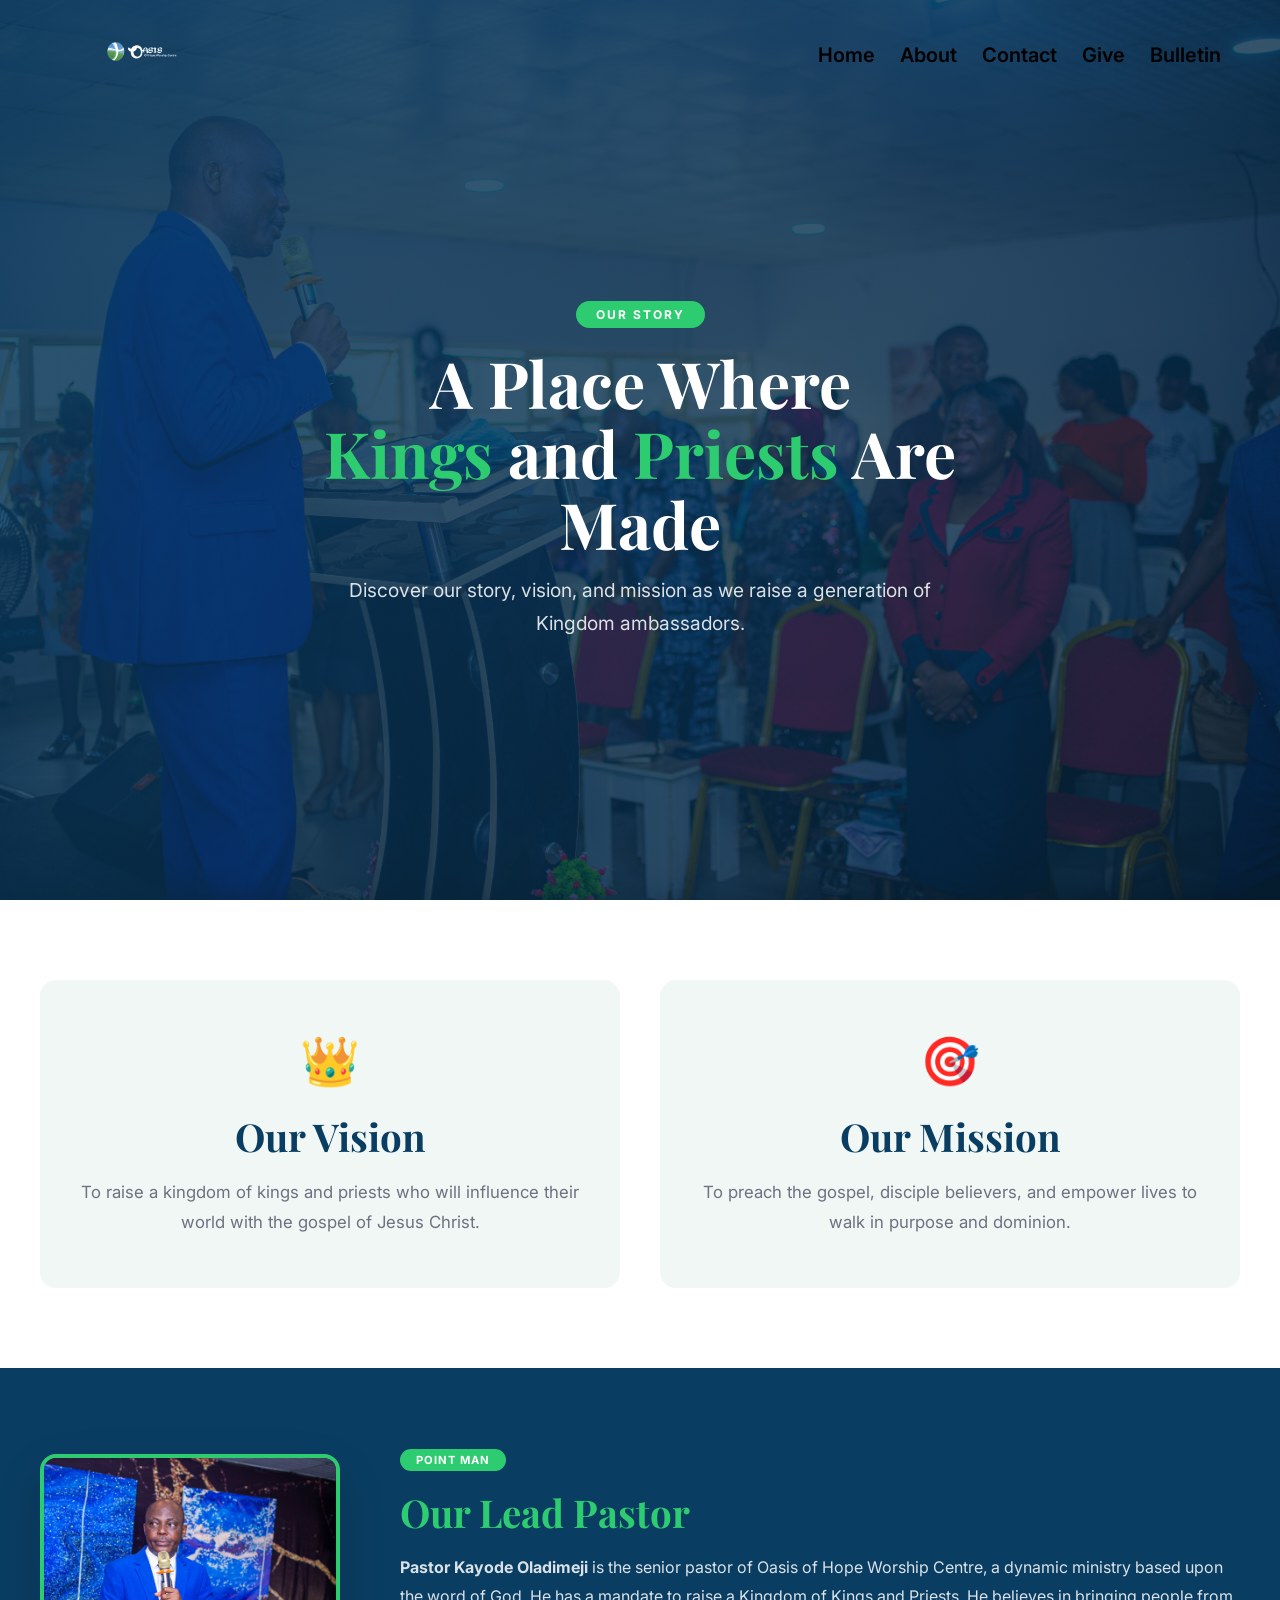
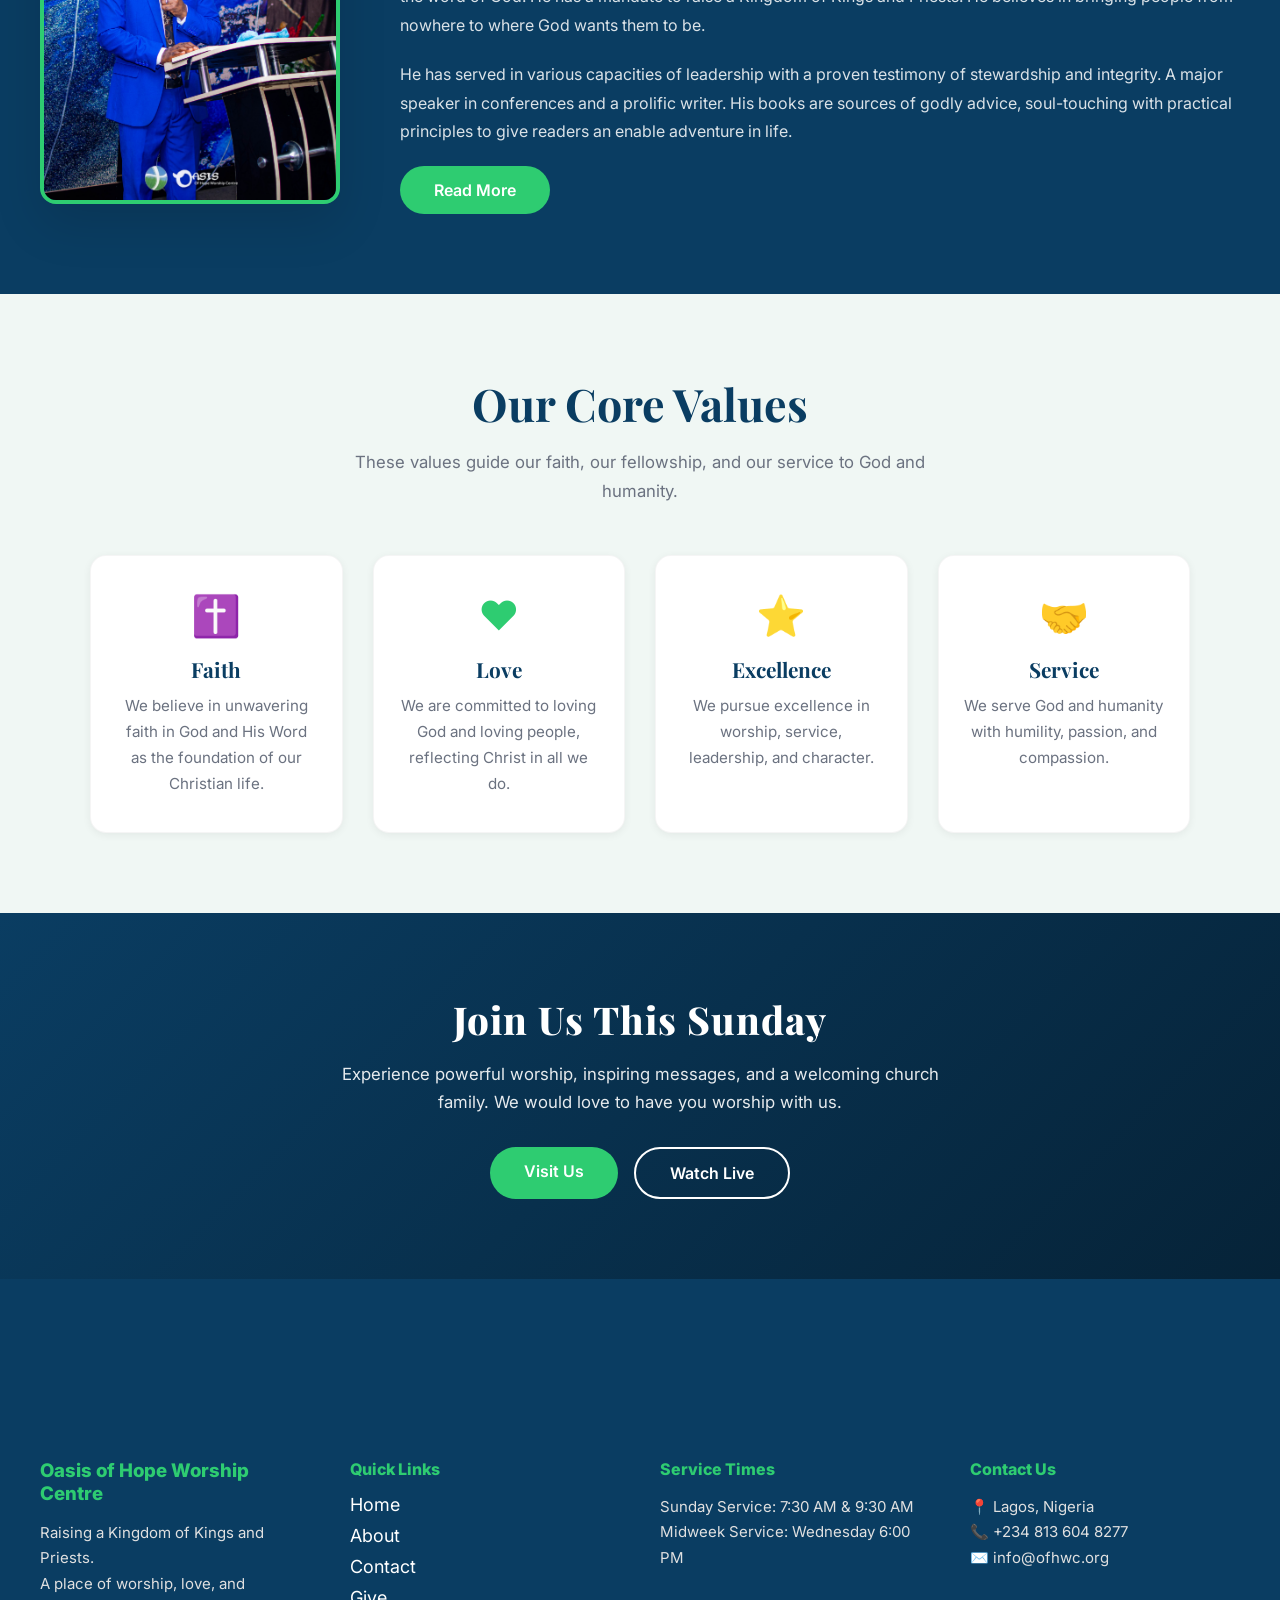
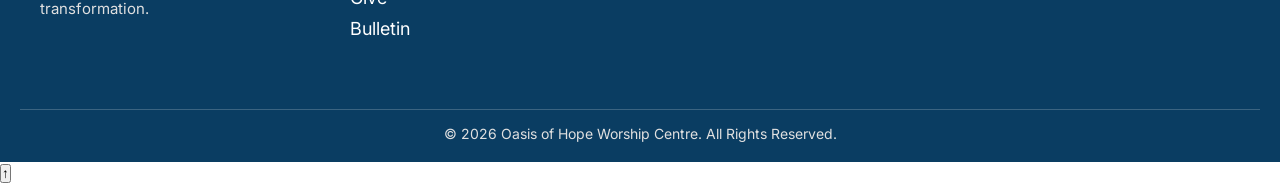
==== commit 4179ec27: "Fix pastor image path on both pages: update to personal.jpg" ====
--- a/about.html
+++ b/about.html
@@ -473,7 +473,7 @@
 <section class="pastor-section reveal">
   <div class="pastor-container">
     <div class="pastor-image">
-      <img src="img/Personal.jpg" alt="Pastor Kayode Oladimeji">
+      <img src="img/personal.jpg" alt="Pastor Kayode Oladimeji">
     </div>
     <div class="pastor-info">
       <span class="tag">Point Man</span>
